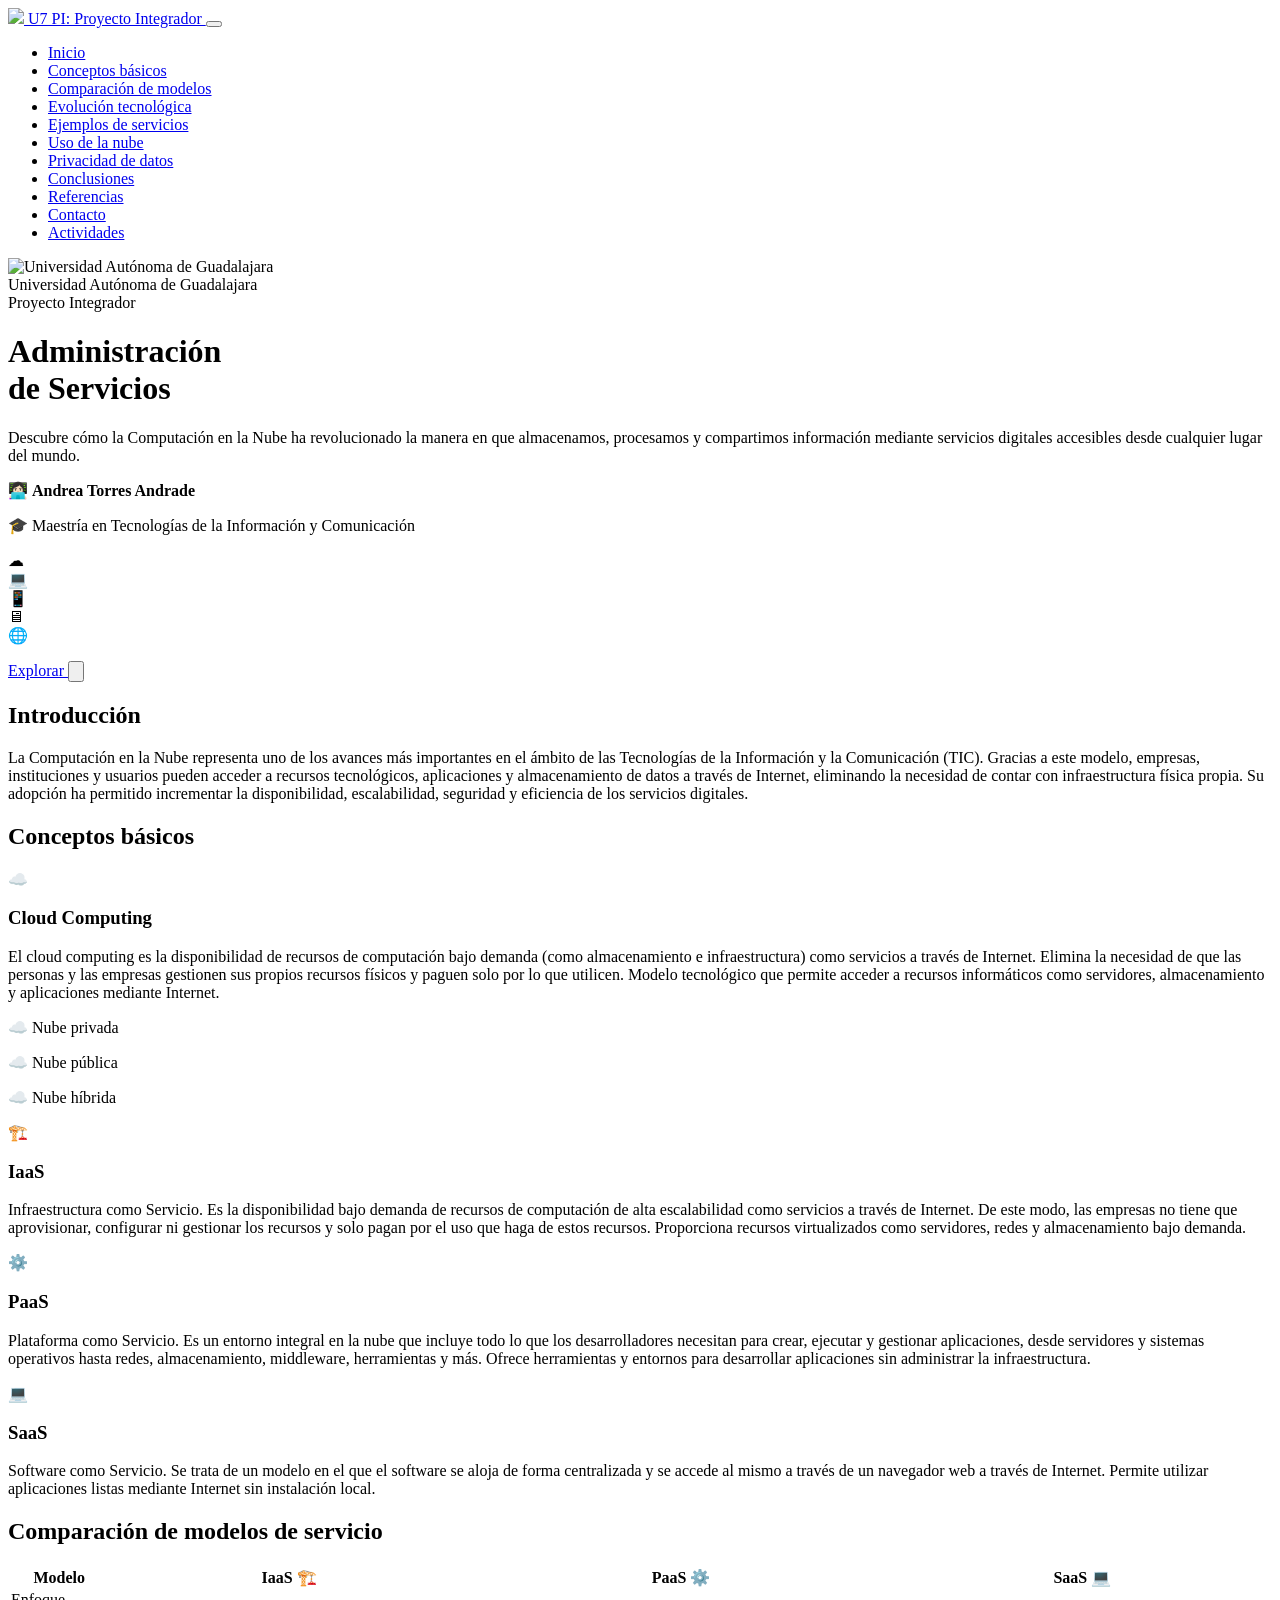
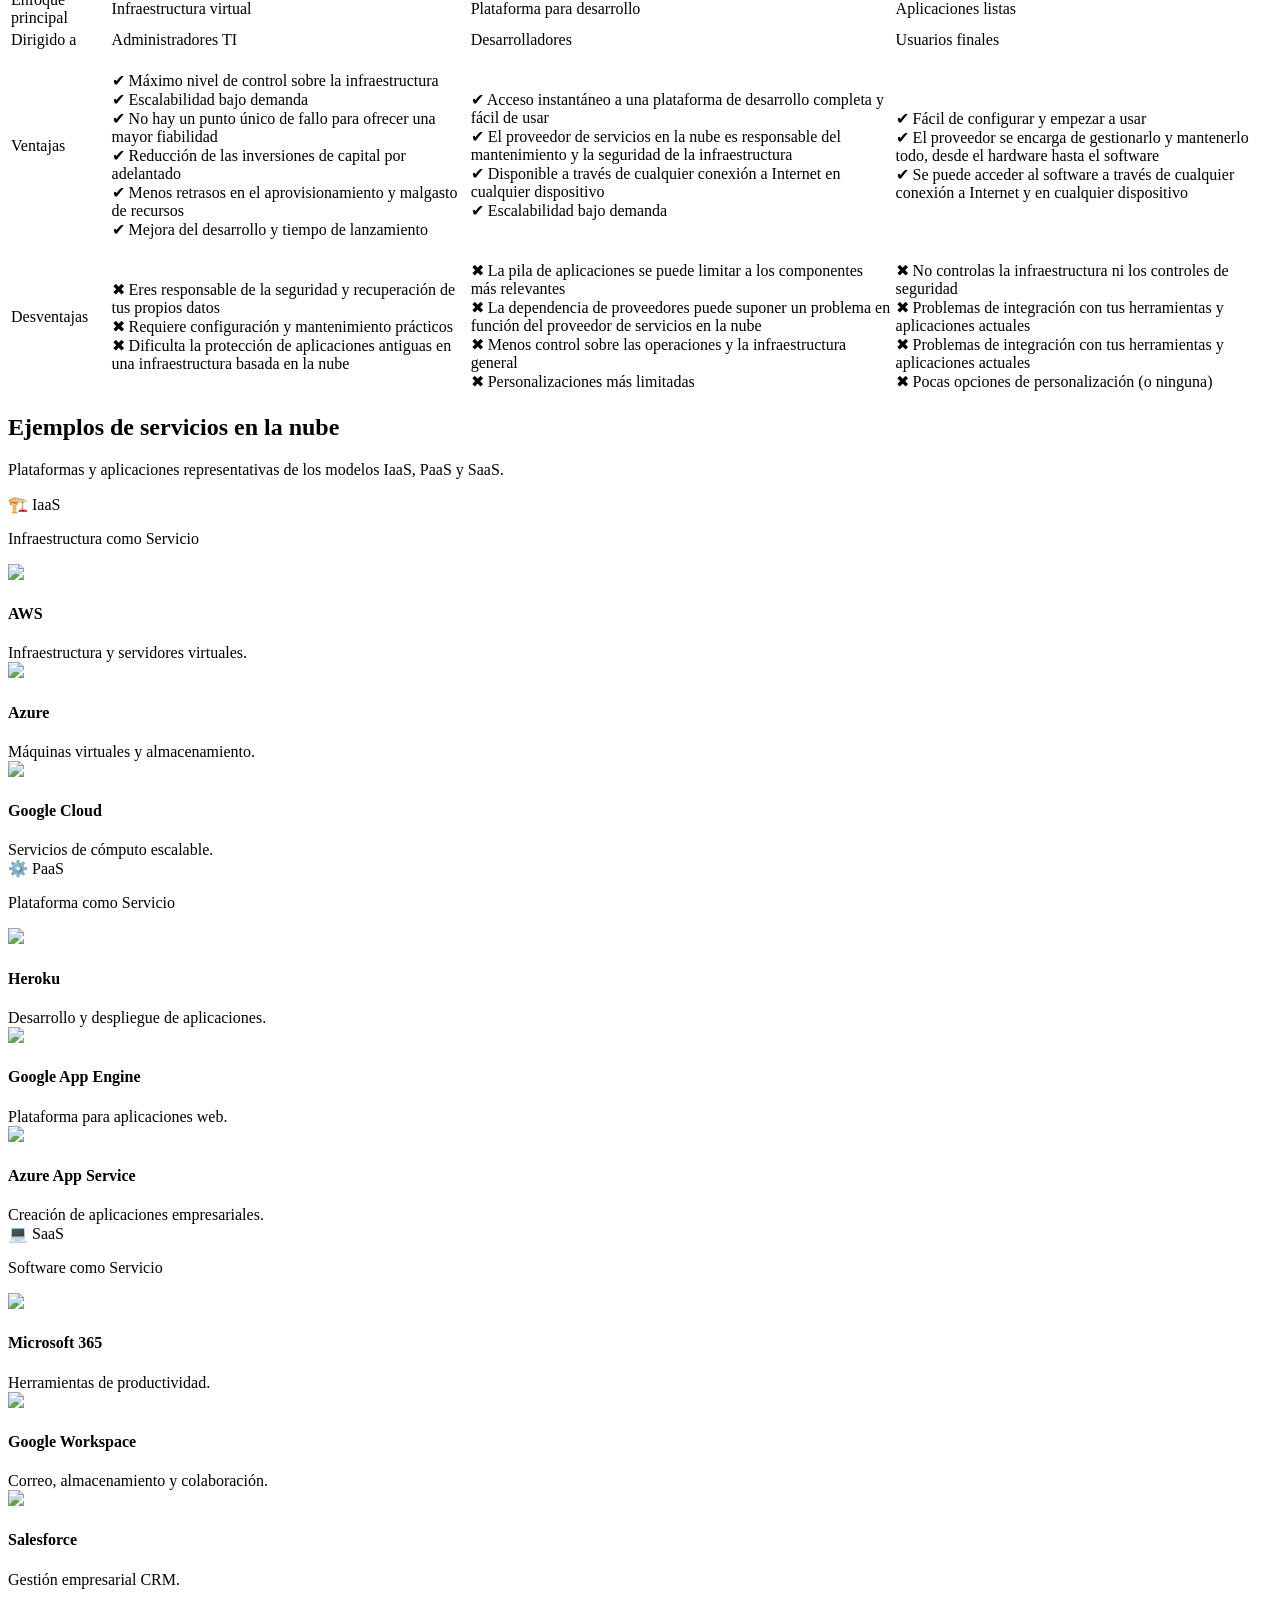
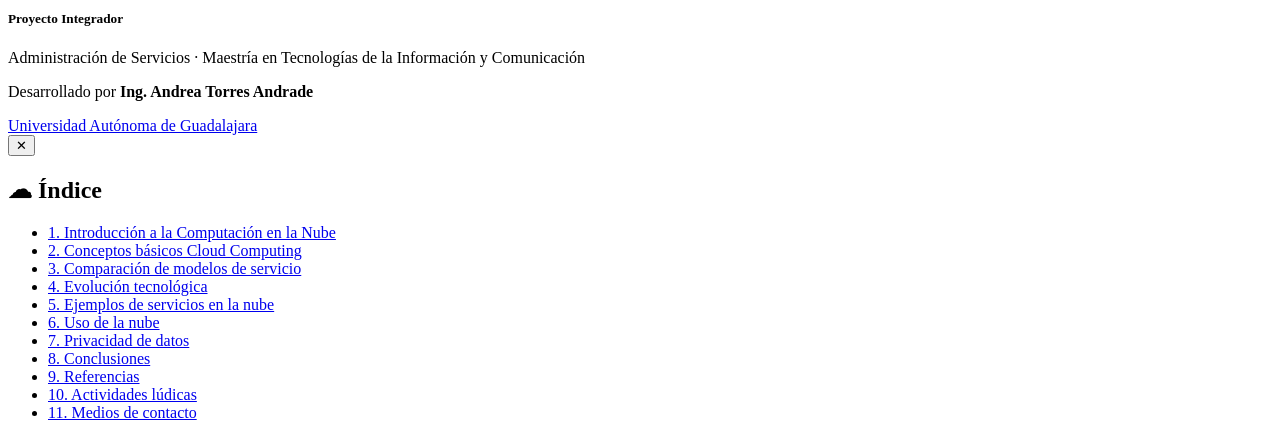
==== index.html @ c20b8fe0 "Add files via upload" ====
<!doctype html>
<html class="h-100" lang="en">

  <head>
      <meta charset="utf-8">
  <meta name="viewport" content="width=device-width,initial-scale=1,shrink-to-fit=no">
  <meta name="description" content="A well made and handcrafted Bootstrap 5 template">
  <link rel="apple-touch-icon" sizes="180x180" href="img/apple-touch-icon.png">
  <link rel="icon" type="image/png" sizes="32x32" href="uag.png">
  <link rel="icon" type="image/png" sizes="16x16" href="img/uag.png">
  <link rel="icon" type="image/png" sizes="96x96" href="img/uag.png">
  <meta name="author" content="Holger Koenemann">
  <meta name="generator" content="Eleventy v2.0.0">
  <meta name="HandheldFriendly" content="true">
   <title>U7 PI: Proyecto integrador: Elaboración de cuadro comparativo en digital.</title>
  <link rel="stylesheet" href="css/theme.min.css">
  <link rel="stylesheet" href="css/styles.css">

   <style>

/* inter-300 - latin */
@font-face {
  font-family: 'Inter';
  font-style: normal;
  font-weight: 300;
  font-display: swap;
  src: local(''),
       url('fonts/inter-v12-latin-300.woff2') format('woff2'), /* Chrome 26+, Opera 23+, Firefox 39+ */
       url('fonts/inter-v12-latin-300.woff') format('woff'); /* Chrome 6+, Firefox 3.6+, IE 9+, Safari 5.1+ */
}

/* inter-400 - latin */
@font-face {
  font-family: 'Inter';
  font-style: normal;
  font-weight: 400;
  font-display: swap;
  src: local(''),
       url('fonts/inter-v12-latin-regular.woff2') format('woff2'), /* Chrome 26+, Opera 23+, Firefox 39+ */
       url('fonts/inter-v12-latin-regular.woff') format('woff'); /* Chrome 6+, Firefox 3.6+, IE 9+, Safari 5.1+ */
}

@font-face {
  font-family: 'Inter';
  font-style: normal;
  font-weight: 500;
  font-display: swap;
  src: local(''),
       url('fonts/inter-v12-latin-500.woff2') format('woff2'), /* Chrome 26+, Opera 23+, Firefox 39+ */
       url('fonts/inter-v12-latin-500.woff') format('woff'); /* Chrome 6+, Firefox 3.6+, IE 9+, Safari 5.1+ */
}
@font-face {
  font-family: 'Inter';
  font-style: normal;
  font-weight: 700;
  font-display: swap;
  src: local(''),
       url('fonts/inter-v12-latin-700.woff2') format('woff2'), /* Chrome 26+, Opera 23+, Firefox 39+ */
       url('fonts/inter-v12-latin-700.woff') format('woff'); /* Chrome 6+, Firefox 3.6+, IE 9+, Safari 5.1+ */
}

</style>


  </head>

  <body class="  mt-0" data-bs-spy="scroll" data-bs-target="#navScroll">

   <nav id="navScroll" class="navbar navbar-expand-lg fixed-top">

    <div class="container">
        <!-- Logo -->
        <a class="navbar-brand d-flex align-items-center" href="index.html">
            <img src="img/logoinv.png
                alt="Logo"
                class="navbar-logo">

    <span class="fw-bold">
        U7 PI: Proyecto Integrador
    </span>
        </a>
        <!-- Botón hamburguesa -->
        <button class="navbar-toggler"
                type="button"
                data-bs-toggle="collapse"
                data-bs-target="#menuPrincipal"
                aria-controls="menuPrincipal"
                aria-expanded="false"
                aria-label="Mostrar menú">

            <span class="navbar-toggler-icon"></span>

        </button>

        <!-- Menú -->
        <div class="collapse navbar-collapse justify-content-end" id="menuPrincipal">

            <ul class="navbar-nav">

                <li class="nav-item">
                    <a class="nav-link" href="index.html">Inicio</a>
                </li>

                <li class="nav-item">
                    <a class="nav-link" href="#conceptos">Conceptos básicos</a>
                </li>

                <li class="nav-item">
                    <a class="nav-link" href="#comparacion">Comparación de modelos</a>
                </li>

                <li class="nav-item">
                    <a class="nav-link" href="history.html">Evolución tecnológica</a>
                </li>

                <li class="nav-item">
                    <a class="nav-link" href="#servicios">Ejemplos de servicios</a>
                </li>

                <li class="nav-item">
                    <a class="nav-link" href="nube.html">Uso de la nube</a>
                </li>

                <li class="nav-item">
                    <a class="nav-link" href="privacidad.html">Privacidad de datos</a>
                </li>

                <li class="nav-item">
                    <a class="nav-link" href="conclusiones.html">Conclusiones</a>
                </li>

                <li class="nav-item">
                    <a class="nav-link" href="referencias.html">Referencias</a>
                </li>

                <li class="nav-item">
                    <a class="nav-link" href="contacto.html">Contacto</a>
                </li>

                <li class="nav-item">
                    <a class="nav-link" href="actividades.html">Actividades</a>
                </li>

            </ul>

        </div>

    </div>

  </nav>
<main class="hero-home" id="inicio">

    <div class="overlay"></div>

    <div class="container">

        <div class="row align-items-center min-vh-100">

            <!-- Información -->

            <div class="col-lg-6" data-aos="fade-right">
                <div class="institution-header">
                    <img
                        src="img/logoinv.png"
                        alt="Universidad Autónoma de Guadalajara"
                        class="institution-logo">

                    <div class="institution-text">

                        Universidad Autónoma de Guadalajara

                    </div>

                </div> 

                   
            <span class="hero-badge">
                    Proyecto Integrador
                </span>

                <h1 class="hero-title">

                    Administración <br>
                    de <span>Servicios</span>

                </h1>

                <p class="hero-text">

                    Descubre cómo la Computación en la Nube ha revolucionado
                    la manera en que almacenamos, procesamos y compartimos
                    información mediante servicios digitales accesibles desde
                    cualquier lugar del mundo.

                </p>

                <div class="hero-info">

                    <p>
                        👩🏻‍💻 <strong>Andrea Torres Andrade</strong>
                    </p>

                    <p>
                        🎓 Maestría en Tecnologías de la Información y Comunicación
                    </p>


                </div>

                

            </div>

            <!-- Ilustración -->

            <div class="col-lg-6 text-center" data-aos="fade-left">

                <div class="hero-cloud">

                    ☁

                </div>

                <div class="floating-icons">

                    <div class="icon icon1">💻</div>

                    <div class="icon icon2">📱</div>

                    <div class="icon icon3">🖥</div>

                    <div class="icon icon4">🌐</div>

                </div>
                    <div class="hero-buttons">
                        <p></p>
                        <p></p>
                        <a href="#conceptos" class="btn-hero">
                            Explorar
                        </a>

                        <button 
    class="btn-cloud"
    data-bs-target="#cloudIndex">

    <svg class="cloud-svg" viewBox="0 0 300 160">
        
        <defs>
            <linearGradient id="cloudGradient" x1="0" x2="0" y1="0" y2="1">
                <stop offset="0%" stop-color="white" stop-opacity="0.45"/>
                <stop offset="100%" stop-color="#9ed8ff" stop-opacity="0.25"/>
            </linearGradient>

            <filter id="shadow">
                <feDropShadow 
                    dx="0" 
                    dy="8" 
                    stdDeviation="8"
                    flood-opacity="0.25"/>
            </filter>

        </defs>


        <!-- Forma de nube -->
        <path 
            class="cloud-body"
            d="
            M70 120
            C35 120,35 70,75 65
            C85 25,145 20,165 60
            C205 35,255 65,240 105
            C230 135,190 135,150 135
            Z"
            />

        <!-- Texto -->
        <text 
            x="150" 
            y="105"
            text-anchor="middle"
            class="cloud-text">

             Índice

        </text>
        <filter id="glow">
        <feGaussianBlur 
            stdDeviation="8" 
            result="coloredBlur"/>
        </filter>

    </svg>

</button>

                    </div>
            </div>

        </div>

    </div>

</main>

<!-- INTRODUCCIÓN -->

<section class="intro-section" id="introduccion">

    <div class="container">

        <div class="intro-card" data-aos="zoom-in">

            <h2>

                Introducción

            </h2>

            <div class="line"></div>

            <p>

                La Computación en la Nube representa uno de los avances más importantes
                en el ámbito de las Tecnologías de la Información y la Comunicación (TIC).
                Gracias a este modelo, empresas, instituciones y usuarios pueden acceder
                a recursos tecnológicos, aplicaciones y almacenamiento de datos a través
                de Internet, eliminando la necesidad de contar con infraestructura física
                propia. Su adopción ha permitido incrementar la disponibilidad, escalabilidad,
                seguridad y eficiencia de los servicios digitales.
                
            </p>
            

        </div>

    </div>

    
</section>

<!-- pagina 2 conceptos -->
 <section id="conceptos" class="concept-section">

    <div class="container">

        <h2 class="section-title">
            Conceptos básicos
        </h2>


        <div class="concept-grid">


            <div class="glass-card">

                <div class="card-icon">
                    ☁️
                </div>

                <h3>
                    Cloud Computing
                </h3>

                <p>
                    El cloud computing es la disponibilidad de recursos de computación bajo demanda (como almacenamiento e infraestructura)
                    como servicios a través de Internet. Elimina la necesidad de que las personas y las empresas gestionen sus propios recursos físicos y paguen solo por lo que utilicen.    
                    Modelo tecnológico que permite acceder
                    a recursos informáticos como servidores,
                    almacenamiento y aplicaciones mediante Internet.
                    
                        <p>  ☁️ Nube privada</p>
                        <p>  ☁️ Nube pública </p>
                        <p>  ☁️ Nube híbrida</p>
                

                </p>

            </div>



            <div class="glass-card">

                <div class="card-icon">
                    🏗️
                </div>

                <h3>
                    IaaS
                </h3>

                <p>
                    Infraestructura como Servicio.
                    Es la disponibilidad bajo demanda de recursos de computación de alta escalabilidad como servicios a través de Internet. 
                    De este modo, las empresas no tiene que aprovisionar,
                    configurar ni gestionar los recursos y solo pagan por el uso que haga de estos recursos.
                    Proporciona recursos virtualizados como
                    servidores, redes y almacenamiento bajo demanda.
                </p>

            </div>



            <div class="glass-card">

                <div class="card-icon">
                    ⚙️
                </div>

                <h3>
                    PaaS
                </h3>

                <p>
                    Plataforma como Servicio.
                    Es un entorno integral en la nube que incluye todo lo que los desarrolladores necesitan para crear, 
                    ejecutar y gestionar aplicaciones, desde servidores y sistemas operativos hasta redes, almacenamiento, middleware, herramientas y más.
                    Ofrece herramientas y entornos para
                    desarrollar aplicaciones sin administrar
                    la infraestructura.
                </p>

            </div>



            <div class="glass-card">

                <div class="card-icon">
                    💻
                </div>

                <h3>
                    SaaS
                </h3>

                <p>
                    Software como Servicio.
                    Se trata de un modelo en el que el software se aloja 
                    de forma centralizada y se accede al mismo a través de un navegador web a través de Internet.
                    Permite utilizar aplicaciones listas
                    mediante Internet sin instalación local.
                </p>

            </div>


        </div>

    </div>

</section>

<!-- pagina 3 comparacion tabla -->

<section id="comparacion" class="comparison-section">

<div class="container">

<h2 class="section-title">
    Comparación de modelos de servicio
</h2>

<div class="table-container">


<table class="cloud-table">


<thead>

<tr>

<th>
Modelo
</th>

<th>
IaaS 🏗️
</th>

<th>
PaaS ⚙️
</th>

<th>
SaaS 💻
</th>

</tr>

</thead>


<tbody>


<tr>

<td>
Enfoque principal
</td>

<td>
Infraestructura virtual
</td>

<td>
Plataforma para desarrollo
</td>

<td>
Aplicaciones listas
</td>

</tr>



<tr>

<td>
Dirigido a
</td>

<td>
Administradores TI
</td>

<td>
Desarrolladores
</td>

<td>
Usuarios finales
</td>

</tr>



<tr>

<td>
Ventajas
</td>

<td>
<br>
✔ Máximo nivel de control sobre la infraestructura<br>
✔ Escalabilidad bajo demanda<br>
✔ No hay un punto único de fallo para ofrecer una mayor fiabilidad<br>
✔ Reducción de las inversiones de capital por adelantado<br>
✔ Menos retrasos en el aprovisionamiento y malgasto de recursos<br>
✔ Mejora del desarrollo y tiempo de lanzamiento
</td>

<td>
<br>
✔ Acceso instantáneo a una plataforma de desarrollo completa y fácil de usar<br>
✔ El proveedor de servicios en la nube es responsable del mantenimiento y la seguridad de la infraestructura<br>
✔ Disponible a través de cualquier conexión a Internet en cualquier dispositivo<br>
✔ Escalabilidad bajo demanda
</td>

<td>
<br>
✔ Fácil de configurar y empezar a usar<br>
✔ El proveedor se encarga de gestionarlo y mantenerlo todo, desde el hardware hasta el software<br>
✔ Se puede acceder al software a través de cualquier conexión a Internet y en cualquier dispositivo 
</td>

</tr>




<tr>

<td>
Desventajas
</td>

<td>
<br>
✖ Eres responsable de la seguridad y recuperación de tus propios datos<br>
✖ Requiere configuración y mantenimiento prácticos<br>
✖ Dificulta la protección de aplicaciones antiguas en una infraestructura basada en la nube
</td>

<td>
<br>
✖ La pila de aplicaciones se puede limitar a los componentes más relevantes<br>
✖ La dependencia de proveedores puede suponer un problema en función del proveedor de servicios en la nube<br>
✖ Menos control sobre las operaciones y la infraestructura general<br>
✖ Personalizaciones más limitadas
</td>


<td>
<br>
✖ No controlas la infraestructura ni los controles de seguridad<br>
✖ Problemas de integración con tus herramientas y aplicaciones actuales <br>
✖ Problemas de integración con tus herramientas y aplicaciones actuales <br>
✖ Pocas opciones de personalización (o ninguna)
</td>


</tr>


</tbody>


</table>


</div>


</div>


</section>

<!-- Página 5. Ejemplos de servicios en la nube -->

<section id="servicios" class="services-section">

    <div class="container">


        <h2 class="section-title">
            Ejemplos de servicios en la nube
        </h2>

        <p class="section-description">
            Plataformas y aplicaciones representativas de los modelos
            IaaS, PaaS y SaaS.
        </p>



        <div class="services-grid">


            <!-- IaaS -->

            <div class="service-card">

                <div class="service-title">
                    🏗️ IaaS
                </div>

                <p>
                    Infraestructura como Servicio
                </p>


                <div class="service-item">

                    <img src="img/aws.png"
                    class="service-logo">

                    <h4>AWS</h4>

                    <span>
                    Infraestructura y servidores virtuales.
                    </span>

                </div>


                <div class="service-item">

                    <img src="img/azure.png"
                    class="service-logo">

                    <h4>Azure</h4>

                    <span>
                    Máquinas virtuales y almacenamiento.
                    </span>

                </div>


                <div class="service-item">

                    <img src="img/gcloud.png"
                    class="service-logo">

                    <h4>Google Cloud</h4>

                    <span>
                    Servicios de cómputo escalable.
                    </span>

                </div>


            </div>





            <!-- PaaS -->

            <div class="service-card">


                <div class="service-title">
                    ⚙️ PaaS
                </div>


                <p>
                    Plataforma como Servicio
                </p>



                <div class="service-item">

                    <img src="img/heroku.png"
                    class="service-logo">

                    <h4>Heroku</h4>

                    <span>
                    Desarrollo y despliegue de aplicaciones.
                    </span>

                </div>



                <div class="service-item">

                    <img src="img/gae.png"
                    class="service-logo">

                    <h4>Google App Engine</h4>

                    <span>
                    Plataforma para aplicaciones web.
                    </span>

                </div>



                <div class="service-item">

                    <img src="img/azureapp.png"
                    class="service-logo">

                    <h4>Azure App Service</h4>

                    <span>
                    Creación de aplicaciones empresariales.
                    </span>

                </div>



            </div>





            <!-- SaaS -->

            <div class="service-card">


                <div class="service-title">
                    💻 SaaS
                </div>


                <p>
                    Software como Servicio
                </p>




                <div class="service-item">

                    <img src="img/m365.png"
                    class="service-logo">

                    <h4>Microsoft 365</h4>

                    <span>
                    Herramientas de productividad.
                    </span>

                </div>




                <div class="service-item">

                    <img src="img/gw1.png"
                    class="service-logo">

                    <h4>Google Workspace</h4>

                    <span>
                    Correo, almacenamiento y colaboración.
                    </span>

                </div>



                <div class="service-item">

                    <img src="img/salesforce.png"
                    class="service-logo">

                    <h4>Salesforce</h4>

                    <span>
                    Gestión empresarial CRM.
                    </span>

                </div>



            </div>


        </div>

    </div>

</section>
</section>



<footer class="footer">

    <div class="container">

        <div class="footer-content">

            <h5>Proyecto Integrador</h5>

            <p>
                Administración de Servicios · Maestría en Tecnologías de la Información y Comunicación
            </p>

            <p class="footer-author">
                Desarrollado por <strong>Ing. Andrea Torres Andrade</strong>
            </p>

            <a href="https://www.uag.mx/" target="_blank">
                Universidad Autónoma de Guadalajara
            </a>

        </div>

    </div>

</footer>


<!--modal -->
<div class="cloud-menu-modal" id="cloudIndex">

    <div class="cloud-menu-content">

        <button class="close-cloud" data-bs-dismiss="modal">
            ✕
        </button>


        <h2>
            ☁ Índice
        </h2>


        <ul>

            <li>
                <a href="index.html">
                    1. Introducción a la Computación en la Nube
                </a>
            </li>

            <li>
                <a href="#conceptos">
                    2. Conceptos básicos Cloud Computing
                </a>
            </li>

            <li>
                <a href="#comparacion">
                    3. Comparación de modelos de servicio
                </a>
            </li>

            <li>
                <a href="history.html">
                    4. Evolución tecnológica
                </a>
            </li>

            <li>
                <a href="#servicios">
                    5. Ejemplos de servicios en la nube
                </a>
            </li>

            <li>
                <a href="nube.html">
                    6. Uso de la nube
                </a>
            </li>

            <li>
                <a href="privacidad.html">
                    7. Privacidad de datos
                </a>
            </li>

            <li>
                <a href="conclusiones.html">
                    8. Conclusiones
                </a>
            </li>

            <li>
                <a href="referencias.html">
                    9. Referencias
                </a>
            </li>

            <li>
                <a href="actividades.html">
                    10. Actividades lúdicas
                </a>
            </li>

            <li>
                <a href="contacto.html">
                    11. Medios de contacto
                </a>
            </li>

        </ul>


    </div>

</div>





<script src="js/bootstrap.bundle.min.js"></script>
<script src="js/aos.js"></script>
<script>
AOS.init({
 duration: 800, // values from 0 to 3000, with step 50ms
});
</script>
<script>
  let scrollpos = window.scrollY
  const header = document.querySelector(".navbar")
  const header_height = header.offsetHeight

  const add_class_on_scroll = () => header.classList.add("scrolled", "shadow-sm")
  const remove_class_on_scroll = () => header.classList.remove("scrolled", "shadow-sm")

  window.addEventListener('scroll', function() {
    scrollpos = window.scrollY;

    if (scrollpos >= header_height) { add_class_on_scroll() }
    else { remove_class_on_scroll() }

    console.log(scrollpos)
  })

  const cloudButton = document.querySelector(".btn-cloud");

const cloudMenu = document.querySelector("#cloudIndex");


cloudButton.addEventListener("click",()=>{

    cloudMenu.style.display="flex";

});


document.querySelector(".close-cloud")
.addEventListener("click",()=>{

    cloudMenu.style.display="none";

});
</script>



  </body>
</html>
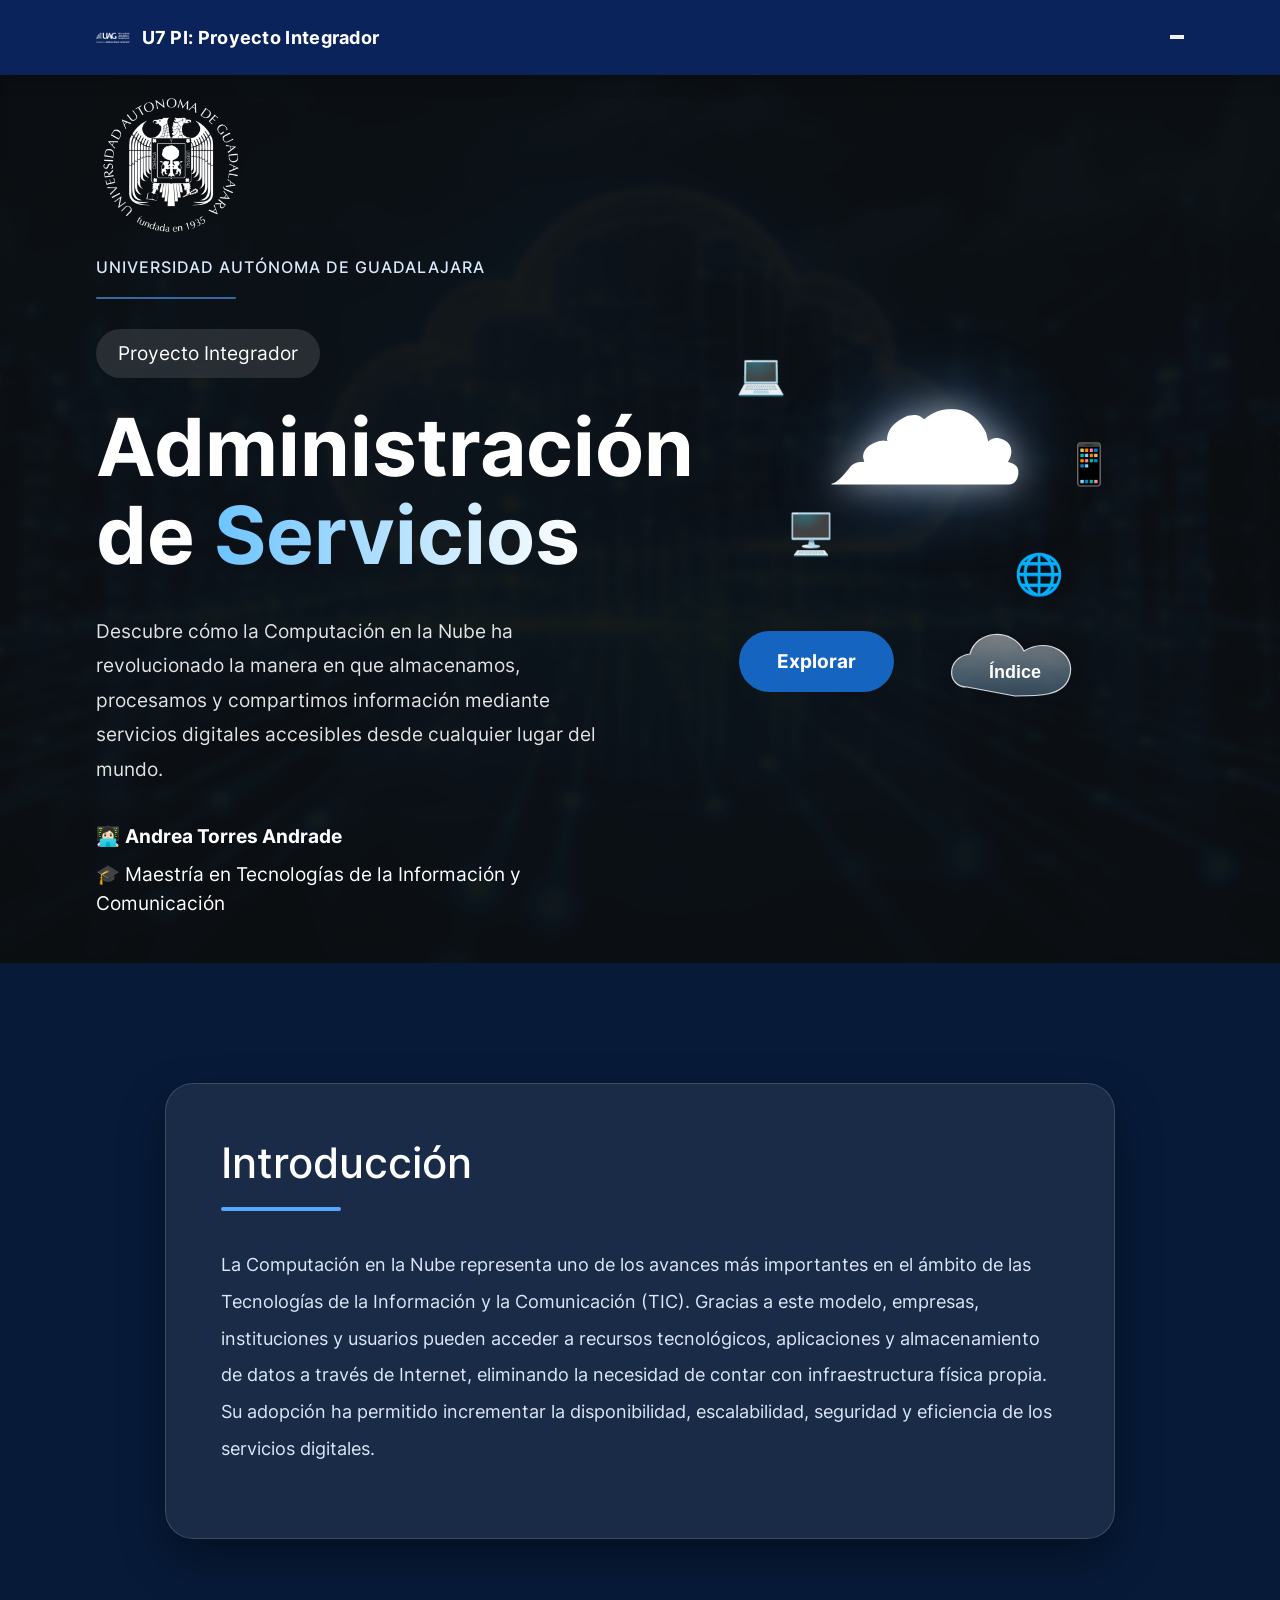
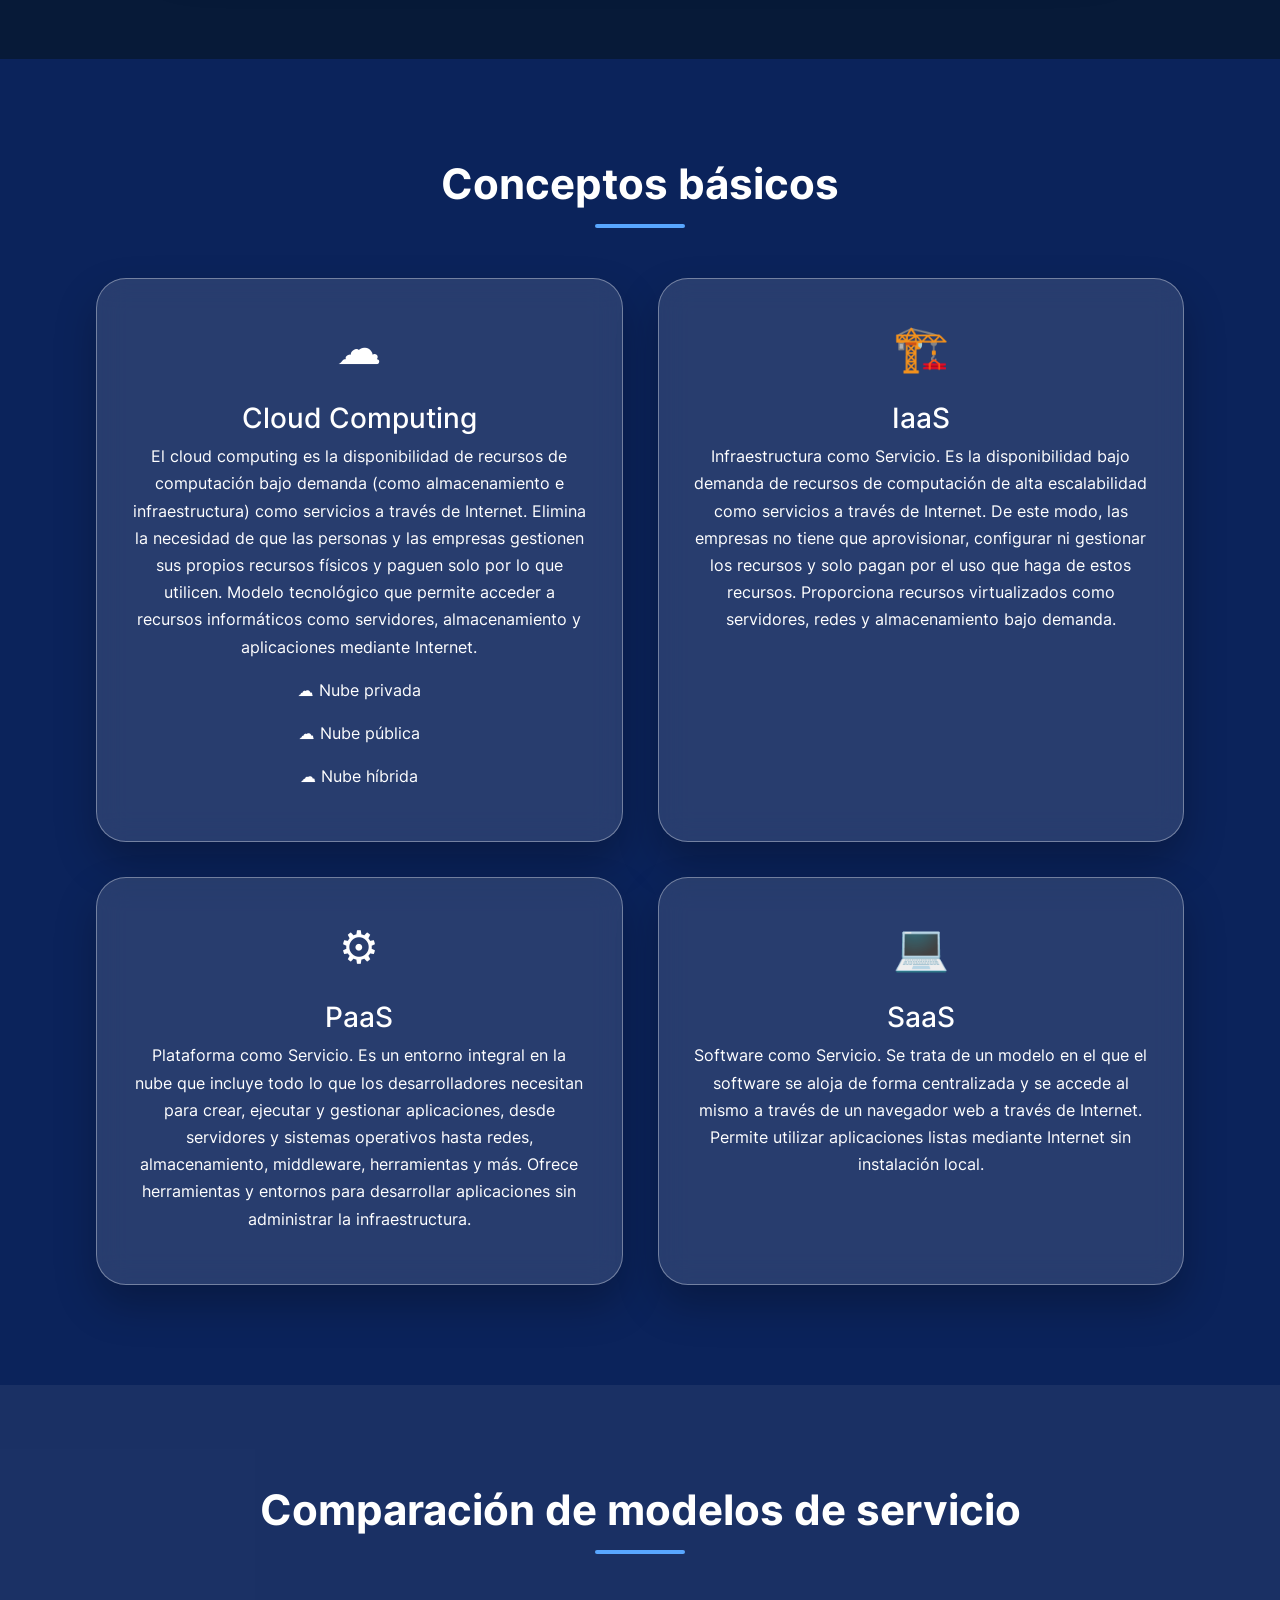
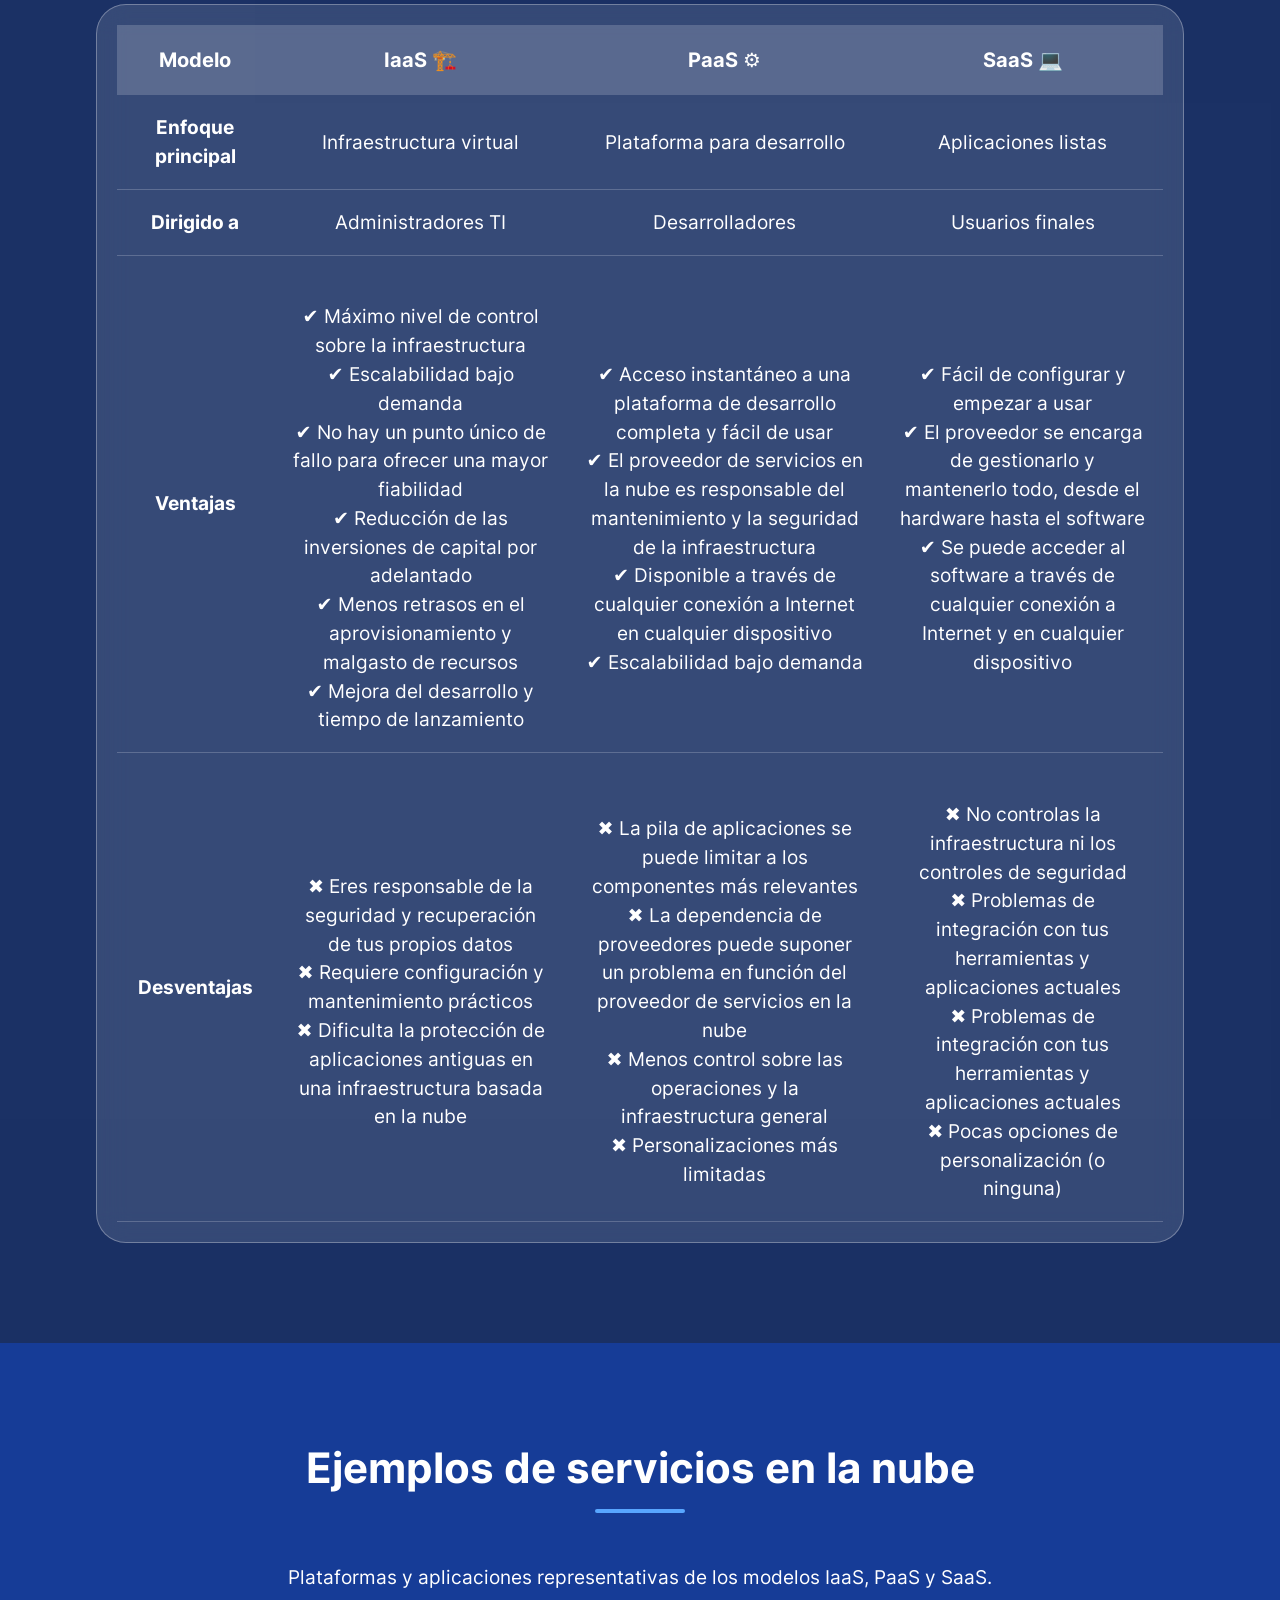
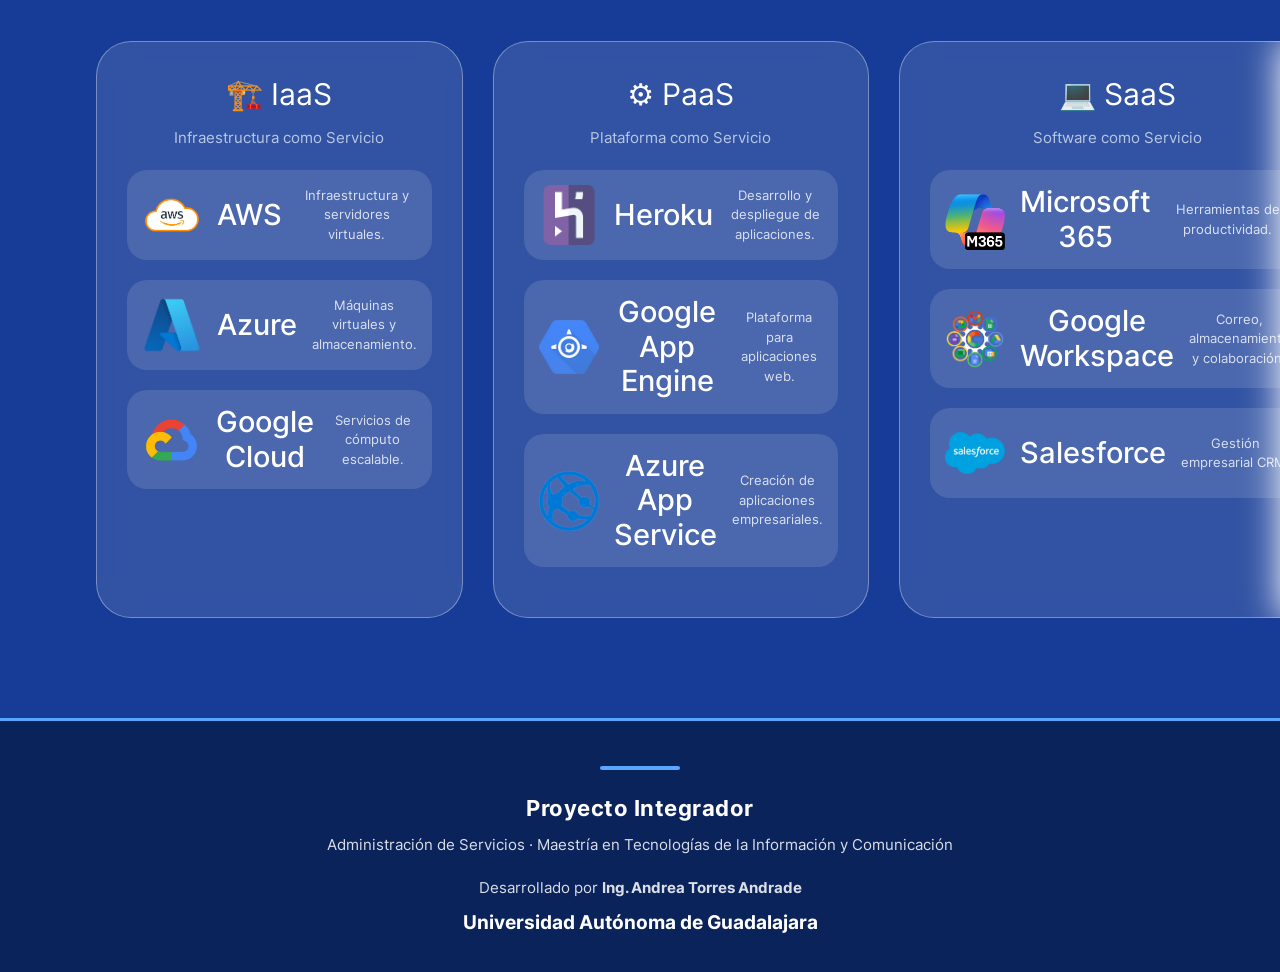
==== commit 452b0c0a: "Add files via upload" ====
--- a/index.html
+++ b/index.html
@@ -73,7 +73,7 @@
     <div class="container">
         <!-- Logo -->
         <a class="navbar-brand d-flex align-items-center" href="index.html">
-            <img src="img/logoinv.png
+            <img src="img/logo.png"
                 alt="Logo"
                 class="navbar-logo">
 
--- a/css/theme.min.css
+++ b/css/theme.min.css
@@ -0,0 +1,9 @@
+/*!
+   * Bootstrap  v5.2.1 (https://getbootstrap.com/)
+   * Copyright 2011-2022 The Bootstrap Authors
+   * Copyright 2011-2022 Twitter, Inc.
+   * Licensed under MIT (https://github.com/twbs/bootstrap/blob/main/LICENSE)
+   */:root{--bs-blue:#1717e5;--bs-indigo:#6610f2;--bs-purple:#6f42c1;--bs-pink:#d63384;--bs-red:#dc3545;--bs-orange:#fd7e14;--bs-yellow:#ffc107;--bs-green:#198754;--bs-teal:#20c997;--bs-cyan:#0dcaf0;--bs-white:#fff;--bs-gray:#8a8a8e;--bs-gray-dark:#343a40;--bs-gray-100:#f8f9fa;--bs-gray-200:#e9ecef;--bs-gray-300:#dee2e6;--bs-gray-400:#ced4da;--bs-gray-500:#adb5bd;--bs-gray-600:#8a8a8e;--bs-gray-700:#495057;--bs-gray-800:#343a40;--bs-gray-900:#202020;--bs-primary:#1717e5;--bs-secondary:#8a8a8e;--bs-success:#198754;--bs-info:#0dcaf0;--bs-warning:#ffc107;--bs-danger:#dc3545;--bs-light:#f8f9fa;--bs-dark:#202020;--bs-primary-rgb:23,23,229;--bs-secondary-rgb:138,138,142;--bs-success-rgb:25,135,84;--bs-info-rgb:13,202,240;--bs-warning-rgb:255,193,7;--bs-danger-rgb:220,53,69;--bs-light-rgb:248,249,250;--bs-dark-rgb:32,32,32;--bs-white-rgb:255,255,255;--bs-black-rgb:17,17,17;--bs-body-color-rgb:32,32,32;--bs-body-bg-rgb:255,255,255;--bs-font-sans-serif:"Inter",system-ui,-apple-system,"Segoe UI",Roboto,"Helvetica Neue",Arial,"Noto Sans",sans-serif,"Apple Color Emoji","Segoe UI Emoji","Segoe UI Symbol","Noto Color Emoji";--bs-font-monospace:SFMono-Regular,Menlo,Monaco,Consolas,"Liberation Mono","Courier New",monospace;--bs-gradient:linear-gradient(180deg, rgba(255, 255, 255, 0.15), rgba(255, 255, 255, 0));--bs-body-font-family:var(--bs-font-sans-serif);--bs-body-font-size:1.2rem;--bs-body-font-weight:400;--bs-body-line-height:1.5;--bs-body-color:#202020;--bs-body-bg:#fff;--bs-border-width:1px;--bs-border-style:solid;--bs-border-color:#dee2e6;--bs-border-color-translucent:rgba(17, 17, 17, 0.175);--bs-border-radius:0.375rem;--bs-border-radius-sm:0.25rem;--bs-border-radius-lg:0.5rem;--bs-border-radius-xl:1rem;--bs-border-radius-2xl:2rem;--bs-border-radius-pill:50rem;--bs-link-color:#1717e5;--bs-link-hover-color:#1212b7;--bs-code-color:#d63384;--bs-highlight-bg:#fff3cd}*,::after,::before{box-sizing:border-box}@media (prefers-reduced-motion:no-preference){:root{scroll-behavior:smooth}}body{margin:0;font-family:var(--bs-body-font-family);font-size:var(--bs-body-font-size);font-weight:var(--bs-body-font-weight);line-height:var(--bs-body-line-height);color:var(--bs-body-color);text-align:var(--bs-body-text-align);background-color:var(--bs-body-bg);-webkit-text-size-adjust:100%;-webkit-tap-highlight-color:rgba(17,17,17,0)}.h1,.h2,.h3,.h4,.h5,.h6,h1,h2,h3,h4,h5,h6{margin-top:0;margin-bottom:.5rem;font-weight:500;line-height:1.2}.h1,h1{font-size:calc(1.425rem + 2.1vw)}@media (min-width:1200px){.h1,h1{font-size:3rem}}.h2,h2{font-size:calc(1.365rem + 1.38vw)}@media (min-width:1200px){.h2,h2{font-size:2.4rem}}.h3,h3{font-size:calc(1.335rem + 1.02vw)}@media (min-width:1200px){.h3,h3{font-size:2.1rem}}.h4,h4{font-size:calc(1.305rem + .66vw)}@media (min-width:1200px){.h4,h4{font-size:1.8rem}}.h5,h5{font-size:calc(1.275rem + .3vw)}@media (min-width:1200px){.h5,h5{font-size:1.5rem}}.h6,h6{font-size:1.2rem}p{margin-top:0;margin-bottom:1rem}address{margin-bottom:1rem;font-style:normal;line-height:inherit}ul{padding-left:2rem}ul{margin-top:0;margin-bottom:1rem}ul ul{margin-bottom:0}strong{font-weight:bolder}.small,small{font-size:.875em}a{color:var(--bs-link-color);text-decoration:underline}a:hover{color:var(--bs-link-hover-color)}a:not([href]):not([class]),a:not([href]):not([class]):hover{color:inherit;text-decoration:none}img,svg{vertical-align:middle}label{display:inline-block}button{border-radius:0}button:focus:not(:focus-visible){outline:0}button,input{margin:0;font-family:inherit;font-size:inherit;line-height:inherit}button{text-transform:none}[type=button],[type=submit],button{-webkit-appearance:button}[type=button]:not(:disabled),[type=submit]:not(:disabled),button:not(:disabled){cursor:pointer}::-moz-focus-inner{padding:0;border-style:none}::-webkit-datetime-edit-day-field,::-webkit-datetime-edit-fields-wrapper,::-webkit-datetime-edit-hour-field,::-webkit-datetime-edit-minute,::-webkit-datetime-edit-month-field,::-webkit-datetime-edit-text,::-webkit-datetime-edit-year-field{padding:0}::-webkit-inner-spin-button{height:auto}::-webkit-search-decoration{-webkit-appearance:none}::-webkit-color-swatch-wrapper{padding:0}::file-selector-button{font:inherit;-webkit-appearance:button}.lead{font-size:calc(1.2846rem + .4152vw);font-weight:300}@media (min-width:1200px){.lead{font-size:1.596rem}}.display-1{font-size:calc(1.625rem + 4.5vw);font-weight:300;line-height:1.2}@media (min-width:1200px){.display-1{font-size:5rem}}.display-4{font-size:calc(1.475rem + 2.7vw);font-weight:300;line-height:1.2}@media (min-width:1200px){.display-4{font-size:3.5rem}}.img-fluid{max-width:100%;height:auto}.container,.container-fluid{--bs-gutter-x:4vw;--bs-gutter-y:0;width:100%;padding-right:calc(var(--bs-gutter-x) * .5);padding-left:calc(var(--bs-gutter-x) * .5);margin-right:auto;margin-left:auto}@media (min-width:576px){.container{max-width:540px}}@media (min-width:768px){.container{max-width:720px}}@media (min-width:992px){.container{max-width:960px}}@media (min-width:1200px){.container{max-width:1140px}}@media (min-width:1680px){.container{max-width:1600px}}.row{--bs-gutter-x:4vw;--bs-gutter-y:0;display:flex;flex-wrap:wrap;margin-top:calc(-1 * var(--bs-gutter-y));margin-right:calc(-.5 * var(--bs-gutter-x));margin-left:calc(-.5 * var(--bs-gutter-x))}.row>*{flex-shrink:0;width:100%;max-width:100%;padding-right:calc(var(--bs-gutter-x) * .5);padding-left:calc(var(--bs-gutter-x) * .5);margin-top:var(--bs-gutter-y)}.col{flex:1 0 0%}.col-5{flex:0 0 auto;width:41.66667%}.col-6{flex:0 0 auto;width:50%}.col-12{flex:0 0 auto;width:100%}.offset-1{margin-left:8.33333%}.g-5,.gx-5{--bs-gutter-x:3rem}.g-5{--bs-gutter-y:3rem}@media (min-width:768px){.col-md-auto{flex:0 0 auto;width:auto}.col-md-5{flex:0 0 auto;width:41.66667%}.col-md-6{flex:0 0 auto;width:50%}.col-md-7{flex:0 0 auto;width:58.33333%}}@media (min-width:992px){.col-lg-3{flex:0 0 auto;width:25%}.col-lg-4{flex:0 0 auto;width:33.33333%}.col-lg-5{flex:0 0 auto;width:41.66667%}.col-lg-6{flex:0 0 auto;width:50%}.col-lg-7{flex:0 0 auto;width:58.33333%}.col-lg-10{flex:0 0 auto;width:83.33333%}.offset-lg-1{margin-left:8.33333%}}@media (min-width:1200px){.col-xl-5{flex:0 0 auto;width:41.66667%}.col-xl-7{flex:0 0 auto;width:58.33333%}.col-xl-8{flex:0 0 auto;width:66.66667%}.col-xl-9{flex:0 0 auto;width:75%}.col-xl-10{flex:0 0 auto;width:83.33333%}}.form-label{margin-bottom:.5rem}.form-text{margin-top:.25rem;font-size:.875em;color:#8a8a8e}.form-control{display:block;width:100%;padding:.375rem .75rem;font-size:1.2rem;font-weight:400;line-height:1.5;color:#202020;background-color:#fff;background-clip:padding-box;border:1px solid #ced4da;appearance:none;border-radius:.375rem;transition:border-color .15s ease-in-out,box-shadow .15s ease-in-out}@media (prefers-reduced-motion:reduce){.form-control{transition:none}}.form-control:focus{color:#202020;background-color:#fff;border-color:#8b8bf2;outline:0;box-shadow:0 0 0 .25rem rgba(23,23,229,.25)}.form-control::-webkit-date-and-time-value{height:1.5em}.form-control::placeholder{color:#8a8a8e;opacity:1}.form-control:disabled{background-color:#e9ecef;opacity:1}.form-control::file-selector-button{padding:.375rem .75rem;margin:-.375rem -.75rem;margin-inline-end:.75rem;color:#202020;background-color:#e9ecef;pointer-events:none;border-color:inherit;border-style:solid;border-width:0;border-inline-end-width:1px;border-radius:0;transition:color .15s ease-in-out,background-color .15s ease-in-out,border-color .15s ease-in-out,box-shadow .15s ease-in-out}@media (prefers-reduced-motion:reduce){.form-control::file-selector-button{transition:none}}.form-control:hover:not(:disabled):not([readonly])::file-selector-button{background-color:#dde0e3}.form-control-lg{min-height:calc(1.5em + 1rem + 2px);padding:.5rem 1rem;font-size:calc(1.275rem + .3vw);border-radius:.5rem}@media (min-width:1200px){.form-control-lg{font-size:1.5rem}}.form-control-lg::file-selector-button{padding:.5rem 1rem;margin:-.5rem -1rem;margin-inline-end:1rem}.form-check{display:block;min-height:1.8rem;padding-left:1.5em;margin-bottom:.125rem}.form-check .form-check-input{float:left;margin-left:-1.5em}.form-check-input{width:1em;height:1em;margin-top:.25em;vertical-align:top;background-color:#fff;background-repeat:no-repeat;background-position:center;background-size:contain;border:1px solid rgba(17,17,17,.25);appearance:none;print-color-adjust:exact}.form-check-input[type=checkbox]{border-radius:.25em}.form-check-input:active{filter:brightness(90%)}.form-check-input:focus{border-color:#8b8bf2;outline:0;box-shadow:0 0 0 .25rem rgba(23,23,229,.25)}.form-check-input:checked{background-color:#1717e5;border-color:#1717e5}.form-check-input:checked[type=checkbox]{background-image:url("data:image/svg+xml,%3csvg xmlns='http://www.w3.org/2000/svg' viewBox='0 0 20 20'%3e%3cpath fill='none' stroke='%23fff' stroke-linecap='round' stroke-linejoin='round' stroke-width='3' d='m6 10 3 3 6-6'/%3e%3c/svg%3e")}.form-check-input[type=checkbox]:indeterminate{background-color:#1717e5;border-color:#1717e5;background-image:url("data:image/svg+xml,%3csvg xmlns='http://www.w3.org/2000/svg' viewBox='0 0 20 20'%3e%3cpath fill='none' stroke='%23fff' stroke-linecap='round' stroke-linejoin='round' stroke-width='3' d='M6 10h8'/%3e%3c/svg%3e")}.form-check-input:disabled{pointer-events:none;filter:none;opacity:.5}.form-check-input:disabled~.form-check-label{cursor:default;opacity:.5}.btn{--bs-btn-padding-x:0.75rem;--bs-btn-padding-y:0.375rem;--bs-btn-font-size:1.2rem;--bs-btn-font-weight:400;--bs-btn-line-height:1.5;--bs-btn-color:#202020;--bs-btn-bg:transparent;--bs-btn-border-width:1px;--bs-btn-border-color:transparent;--bs-btn-border-radius:99rem;--bs-btn-hover-border-color:transparent;--bs-btn-box-shadow:inset 0 1px 0 rgba(255, 255, 255, 0.15),0 1px 1px rgba(17, 17, 17, 0.075);--bs-btn-disabled-opacity:0.65;--bs-btn-focus-box-shadow:0 0 0 0.25rem rgba(var(--bs-btn-focus-shadow-rgb), .5);display:inline-block;padding:var(--bs-btn-padding-y) var(--bs-btn-padding-x);font-family:var(--bs-btn-font-family);font-size:var(--bs-btn-font-size);font-weight:var(--bs-btn-font-weight);line-height:var(--bs-btn-line-height);color:var(--bs-btn-color);text-align:center;text-decoration:none;vertical-align:middle;cursor:pointer;user-select:none;border:var(--bs-btn-border-width) solid var(--bs-btn-border-color);border-radius:var(--bs-btn-border-radius);background-color:var(--bs-btn-bg);transition:color .15s ease-in-out,background-color .15s ease-in-out,border-color .15s ease-in-out,box-shadow .15s ease-in-out}@media (prefers-reduced-motion:reduce){.btn{transition:none}}.btn:first-child:hover,:not(.btn-check)+.btn:hover{color:var(--bs-btn-hover-color);background-color:var(--bs-btn-hover-bg);border-color:var(--bs-btn-hover-border-color)}.btn:focus-visible{color:var(--bs-btn-hover-color);background-color:var(--bs-btn-hover-bg);border-color:var(--bs-btn-hover-border-color);outline:0;box-shadow:var(--bs-btn-focus-box-shadow)}.btn.active,.btn.show,.btn:first-child:active,:not(.btn-check)+.btn:active{color:var(--bs-btn-active-color);background-color:var(--bs-btn-active-bg);border-color:var(--bs-btn-active-border-color)}.btn.active:focus-visible,.btn.show:focus-visible,.btn:first-child:active:focus-visible,:not(.btn-check)+.btn:active:focus-visible{box-shadow:var(--bs-btn-focus-box-shadow)}.btn:disabled{color:var(--bs-btn-disabled-color);pointer-events:none;background-color:var(--bs-btn-disabled-bg);border-color:var(--bs-btn-disabled-border-color);opacity:var(--bs-btn-disabled-opacity)}.btn-light{--bs-btn-color:#111;--bs-btn-bg:#f8f9fa;--bs-btn-border-color:#f8f9fa;--bs-btn-hover-color:#111;--bs-btn-hover-bg:#d3d4d5;--bs-btn-hover-border-color:#c6c7c8;--bs-btn-focus-shadow-rgb:213,214,215;--bs-btn-active-color:#111;--bs-btn-active-bg:#c6c7c8;--bs-btn-active-border-color:#babbbc;--bs-btn-active-shadow:inset 0 3px 5px rgba(17, 17, 17, 0.125);--bs-btn-disabled-color:#111;--bs-btn-disabled-bg:#f8f9fa;--bs-btn-disabled-border-color:#f8f9fa}.btn-outline-light{--bs-btn-color:#f8f9fa;--bs-btn-border-color:#f8f9fa;--bs-btn-hover-color:#111;--bs-btn-hover-bg:#f8f9fa;--bs-btn-hover-border-color:#f8f9fa;--bs-btn-focus-shadow-rgb:248,249,250;--bs-btn-active-color:#111;--bs-btn-active-bg:#f8f9fa;--bs-btn-active-border-color:#f8f9fa;--bs-btn-active-shadow:inset 0 3px 5px rgba(17, 17, 17, 0.125);--bs-btn-disabled-color:#f8f9fa;--bs-btn-disabled-bg:transparent;--bs-btn-disabled-border-color:#f8f9fa;--bs-gradient:none}.fade{transition:opacity .15s linear}@media (prefers-reduced-motion:reduce){.fade{transition:none}}.fade:not(.show){opacity:0}.collapse:not(.show){display:none}.collapsing{height:0;overflow:hidden;transition:height .35s ease}@media (prefers-reduced-motion:reduce){.collapsing{transition:none}}.nav{--bs-nav-link-padding-x:1rem;--bs-nav-link-padding-y:0.5rem;--bs-nav-link-color:var(--bs-link-color);--bs-nav-link-hover-color:var(--bs-link-hover-color);--bs-nav-link-disabled-color:#8a8a8e;display:flex;flex-wrap:wrap;padding-left:0;margin-bottom:0;list-style:none}.nav-link{display:block;padding:var(--bs-nav-link-padding-y) var(--bs-nav-link-padding-x);font-size:var(--bs-nav-link-font-size);font-weight:var(--bs-nav-link-font-weight);color:var(--bs-nav-link-color);text-decoration:none;transition:color .15s ease-in-out,background-color .15s ease-in-out,border-color .15s ease-in-out}@media (prefers-reduced-motion:reduce){.nav-link{transition:none}}.nav-link:focus,.nav-link:hover{color:var(--bs-nav-link-hover-color)}.navbar{--bs-navbar-padding-x:0;--bs-navbar-padding-y:0.5rem;--bs-navbar-color:rgba(17, 17, 17, 0.7);--bs-navbar-hover-color:rgba(17, 17, 17, 0.8);--bs-navbar-disabled-color:rgba(17, 17, 17, 0.3);--bs-navbar-active-color:rgba(17, 17, 17, 0.9);--bs-navbar-brand-padding-y:0.275rem;--bs-navbar-brand-margin-end:1rem;--bs-navbar-brand-font-size:1.5rem;--bs-navbar-brand-color:rgba(17, 17, 17, 0.9);--bs-navbar-brand-hover-color:rgba(17, 17, 17, 0.9);--bs-navbar-nav-link-padding-x:0.5rem;--bs-navbar-toggler-padding-y:0.25rem;--bs-navbar-toggler-padding-x:0.75rem;--bs-navbar-toggler-font-size:1.5rem;--bs-navbar-toggler-icon-bg:url("data:image/svg+xml,%3csvg xmlns='http://www.w3.org/2000/svg' viewBox='0 0 30 30'%3e%3cpath stroke='rgba%2817, 17, 17, 0.7%29' stroke-linecap='round' stroke-miterlimit='10' stroke-width='2' d='M4 7h22M4 15h22M4 23h22'/%3e%3c/svg%3e");--bs-navbar-toggler-border-color:rgba(17, 17, 17, 0.1);--bs-navbar-toggler-border-radius:99rem;--bs-navbar-toggler-focus-width:0.25rem;--bs-navbar-toggler-transition:box-shadow 0.15s ease-in-out;position:relative;display:flex;flex-wrap:wrap;align-items:center;justify-content:space-between;padding:var(--bs-navbar-padding-y) var(--bs-navbar-padding-x)}.navbar>.container,.navbar>.container-fluid{display:flex;flex-wrap:inherit;align-items:center;justify-content:space-between}.navbar-brand{padding-top:var(--bs-navbar-brand-padding-y);padding-bottom:var(--bs-navbar-brand-padding-y);margin-right:var(--bs-navbar-brand-margin-end);font-size:var(--bs-navbar-brand-font-size);color:var(--bs-navbar-brand-color);text-decoration:none;white-space:nowrap}.navbar-brand:focus,.navbar-brand:hover{color:var(--bs-navbar-brand-hover-color)}.navbar-nav{--bs-nav-link-padding-x:0;--bs-nav-link-padding-y:0.5rem;--bs-nav-link-color:var(--bs-navbar-color);--bs-nav-link-hover-color:var(--bs-navbar-hover-color);--bs-nav-link-disabled-color:var(--bs-navbar-disabled-color);display:flex;flex-direction:column;padding-left:0;margin-bottom:0;list-style:none}.navbar-nav .nav-link.active,.navbar-nav .show>.nav-link{color:var(--bs-navbar-active-color)}.navbar-dark{--bs-navbar-color:rgba(255, 255, 255, 0.55);--bs-navbar-hover-color:rgba(255, 255, 255, 0.75);--bs-navbar-disabled-color:rgba(255, 255, 255, 0.25);--bs-navbar-active-color:#fff;--bs-navbar-brand-color:#fff;--bs-navbar-brand-hover-color:#fff;--bs-navbar-toggler-border-color:rgba(255, 255, 255, 0.1);--bs-navbar-toggler-icon-bg:url("data:image/svg+xml,%3csvg xmlns='http://www.w3.org/2000/svg' viewBox='0 0 30 30'%3e%3cpath stroke='rgba%28255, 255, 255, 0.55%29' stroke-linecap='round' stroke-miterlimit='10' stroke-width='2' d='M4 7h22M4 15h22M4 23h22'/%3e%3c/svg%3e")}.card{--bs-card-spacer-y:1rem;--bs-card-spacer-x:1rem;--bs-card-title-spacer-y:0.5rem;--bs-card-border-width:1px;--bs-card-border-color:var(--bs-border-color-translucent);--bs-card-border-radius:0.375rem;--bs-card-inner-border-radius:calc(0.375rem - 1px);--bs-card-cap-padding-y:0.5rem;--bs-card-cap-padding-x:1rem;--bs-card-cap-bg:rgba(17, 17, 17, 0.03);--bs-card-bg:#fff;--bs-card-img-overlay-padding:1rem;--bs-card-group-margin:2vw;position:relative;display:flex;flex-direction:column;min-width:0;height:var(--bs-card-height);word-wrap:break-word;background-color:var(--bs-card-bg);background-clip:border-box;border:var(--bs-card-border-width) solid var(--bs-card-border-color);border-radius:var(--bs-card-border-radius)}.card>.list-group{border-top:inherit;border-bottom:inherit}.card>.list-group:first-child{border-top-width:0;border-top-left-radius:var(--bs-card-inner-border-radius);border-top-right-radius:var(--bs-card-inner-border-radius)}.card>.list-group:last-child{border-bottom-width:0;border-bottom-right-radius:var(--bs-card-inner-border-radius);border-bottom-left-radius:var(--bs-card-inner-border-radius)}@keyframes progress-bar-stripes{0%{background-position-x:1rem}}.list-group{--bs-list-group-color:#202020;--bs-list-group-bg:#fff;--bs-list-group-border-color:rgba(17, 17, 17, 0.125);--bs-list-group-border-width:1px;--bs-list-group-border-radius:0.375rem;--bs-list-group-item-padding-x:1rem;--bs-list-group-item-padding-y:0.5rem;--bs-list-group-action-color:#495057;--bs-list-group-action-hover-color:#495057;--bs-list-group-action-hover-bg:#f8f9fa;--bs-list-group-action-active-color:#202020;--bs-list-group-action-active-bg:#e9ecef;--bs-list-group-disabled-color:#8a8a8e;--bs-list-group-disabled-bg:#fff;--bs-list-group-active-color:#fff;--bs-list-group-active-bg:#1717e5;--bs-list-group-active-border-color:#1717e5;display:flex;flex-direction:column;padding-left:0;margin-bottom:0;border-radius:var(--bs-list-group-border-radius)}.list-group-horizontal{flex-direction:row}@keyframes spinner-border{to{transform:rotate(360deg)}}@keyframes spinner-grow{0%{transform:scale(0)}50%{opacity:1;transform:none}}@keyframes placeholder-glow{50%{opacity:.2}}@keyframes placeholder-wave{100%{mask-position:-200% 0}}.fixed-top{position:fixed;top:0;right:0;left:0;z-index:1030}.opacity-75{opacity:.75!important}.overflow-hidden{overflow:hidden!important}.d-flex{display:flex!important}.shadow{box-shadow:0 1rem 3rem rgba(17,17,17,.5)!important}.shadow-sm{box-shadow:0 1rem 1.5rem rgba(17,17,17,.25)!important}.position-relative{position:relative!important}.position-absolute{position:absolute!important}.top-0{top:0!important}.bottom-0{bottom:0!important}.start-0{left:0!important}.border-top{border-top:var(--bs-border-width) var(--bs-border-style) var(--bs-border-color)!important}.border-end{border-right:var(--bs-border-width) var(--bs-border-style) var(--bs-border-color)!important}.border-bottom{border-bottom:var(--bs-border-width) var(--bs-border-style) var(--bs-border-color)!important}.border-secondary{--bs-border-opacity:1;border-color:rgba(var(--bs-secondary-rgb),var(--bs-border-opacity))!important}.border-dark{--bs-border-opacity:1;border-color:rgba(var(--bs-dark-rgb),var(--bs-border-opacity))!important}.border-5{--bs-border-width:5px}.w-100{width:100%!important}.h-50{height:50%!important}.h-100{height:100%!important}.flex-column{flex-direction:column!important}.justify-content-start{justify-content:flex-start!important}.justify-content-center{justify-content:center!important}.align-items-start{align-items:flex-start!important}.align-items-center{align-items:center!important}.align-items-stretch{align-items:stretch!important}.mx-auto{margin-right:auto!important;margin-left:auto!important}.my-5{margin-top:3rem!important;margin-bottom:3rem!important}.mt-0{margin-top:0!important}.mt-1{margin-top:.25rem!important}.mt-3{margin-top:1rem!important}.mt-5{margin-top:3rem!important}.me-2{margin-right:.5rem!important}.me-3{margin-right:1rem!important}.mb-2{margin-bottom:.5rem!important}.mb-3{margin-bottom:1rem!important}.mb-4{margin-bottom:1.5rem!important}.mb-5{margin-bottom:3rem!important}.mb-auto{margin-bottom:auto!important}.ms-5{margin-left:3rem!important}.mb-n5{margin-bottom:-3rem!important}.p-0{padding:0!important}.p-5{padding:3rem!important}.px-0{padding-right:0!important;padding-left:0!important}.py-3{padding-top:1rem!important;padding-bottom:1rem!important}.py-4{padding-top:1.5rem!important;padding-bottom:1.5rem!important}.py-5{padding-top:3rem!important;padding-bottom:3rem!important}.pt-0{padding-top:0!important}.pt-3{padding-top:1rem!important}.pt-5{padding-top:3rem!important}.pb-0{padding-bottom:0!important}.pb-4{padding-bottom:1.5rem!important}.fs-1{font-size:calc(1.425rem + 2.1vw)!important}.fs-4{font-size:calc(1.305rem + .66vw)!important}.fs-5{font-size:calc(1.275rem + .3vw)!important}.fs-6{font-size:1.2rem!important}.fw-light{font-weight:300!important}.fw-lighter{font-weight:lighter!important}.fw-bold{font-weight:700!important}.fw-bolder{font-weight:bolder!important}.lh-1{line-height:1!important}.text-center{text-align:center!important}.text-secondary{--bs-text-opacity:1;color:rgba(var(--bs-secondary-rgb),var(--bs-text-opacity))!important}.text-white{--bs-text-opacity:1;color:rgba(var(--bs-white-rgb),var(--bs-text-opacity))!important}.text-muted{--bs-text-opacity:1;color:#8a8a8e!important}.bg-dark{--bs-bg-opacity:1;background-color:rgba(var(--bs-dark-rgb),var(--bs-bg-opacity))!important}.bg-black{--bs-bg-opacity:1;background-color:rgba(var(--bs-black-rgb),var(--bs-bg-opacity))!important}.bg-transparent{--bs-bg-opacity:1;background-color:transparent!important}.rounded-5{border-radius:var(--bs-border-radius-2xl)!important}.rounded-circle{border-radius:50%!important}@media (min-width:768px){.me-md-5{margin-right:3rem!important}.ms-md-1{margin-left:.25rem!important}.pe-md-4{padding-right:1.5rem!important}}@media (min-width:992px){.mb-lg-0{margin-bottom:0!important}.text-lg-start{text-align:left!important}.text-lg-end{text-align:right!important}}@media (min-width:1200px){.fs-1{font-size:3rem!important}.fs-4{font-size:1.8rem!important}.fs-5{font-size:1.5rem!important}}html{scroll-behavior:smooth}.btn,.nav-link.collapsed,.navbar,.scrolled,.shadow,a,img{transition:all .5s ease-in-out 0s}.bg-cover{background-size:cover;background-position:center center}.navbar{padding-top:32px;padding-bottom:32px}.navbar.scrolled{padding-top:12px;padding-bottom:12px;background-color:#111}.link-fancy{color:#1717e5;text-decoration:none;display:inline-block;position:relative}.link-fancy-light{color:#fff}.link-fancy:hover{color:#8a8a8e}.link-fancy-light:hover{color:#8a8a8e}.link-fancy:before{content:'';display:block;height:1px;width:100%;transform-origin:left;position:absolute;left:0;bottom:0;background-image:linear-gradient(90deg,#1717e5 0,#1717e5 25%,transparent 0,transparent 50%,#1717e5 0,#1717e5 75%,transparent 0,transparent);background-repeat:no-repeat;background-position:0;background-size:400% 1px;transition:background-position .8s ease-in-out}.link-fancy-light:before{background-image:linear-gradient(90deg,#fff 0,#fff 25%,transparent 0,transparent 50%,#fff 0,#fff 75%,transparent 0,transparent)}.link-fancy:hover:before{background-position:100%}.display-huge{font-size:calc(2.5rem + 1.5vw);font-weight:600;letter-spacing:-.02rem}.navbar-dark a.nav-link{color:#fff;border-bottom:2px solid transparent;margin:0 1rem;font-size:1.33rem}.navbar-dark a.nav-link:hover{border-bottom:2px solid #fff}.gradient{background-image:linear-gradient(24deg,#1717e5,transparent 21%),linear-gradient(198deg,rgba(255,193,7,.2) 11%,transparent 0),linear-gradient(50deg,#6610f2 5%,#6f42c1 32%,#d63384 35%,#dc3545 65%,#fd7e14 83%,#ffc107 91%)}.display-4{font-weight:500}.no-bottom-radius{border-bottom-left-radius:0!important;border-bottom-right-radius:0!important}.btn-xl{--bs-btn-padding-y:calc(.75rem + .5vh);--bs-btn-padding-x:calc(2rem + 2vw);--bs-btn-font-size:1.2rem;--bs-btn-border-radius:99rem}.btn-white{background-color:#fff;color:#202020}.btn-white:hover{background-color:#f8f9fa;color:#202020}.bg-cover{background-size:cover}.bg-center{background-position:center center}.bg-gray-800{background-color:#343a40}.bg-gray-900{background-color:#202020}.bg-black{background-color:#111}.py-vh-2{padding-top:3vh;padding-bottom:3vh}.py-vh-3{padding-top:6vh;padding-bottom:6vh}.py-vh-4{padding-top:9vh;padding-bottom:9vh}.py-vh-5{padding-top:12vh;padding-bottom:12vh}.px-vw-5{padding-left:5vw;padding-right:5vw}[data-aos][data-aos][data-aos-duration="300"],body[data-aos-duration="300"] [data-aos]{transition-duration:.3s}[data-aos][data-aos][data-aos-duration="400"],body[data-aos-duration="400"] [data-aos]{transition-duration:.4s}[data-aos][data-aos][data-aos-duration="500"],body[data-aos-duration="500"] [data-aos]{transition-duration:.5s}[data-aos][data-aos][data-aos-duration="700"],body[data-aos-duration="700"] [data-aos]{transition-duration:.7s}[data-aos][data-aos][data-aos-duration="800"],body[data-aos-duration="800"] [data-aos]{transition-duration:.8s}[data-aos][data-aos][data-aos-duration="2000"],body[data-aos-duration="2000"] [data-aos]{transition-duration:2s}[data-aos][data-aos][data-aos-duration="3000"],body[data-aos-duration="3000"] [data-aos]{transition-duration:3s}[data-aos]{pointer-events:none}[data-aos].aos-animate{pointer-events:auto}@media screen{html:not(.no-js) [data-aos^=fade][data-aos^=fade]{opacity:0;transition-property:opacity,-webkit-transform;transition-property:opacity,transform;transition-property:opacity,transform,-webkit-transform}html:not(.no-js) [data-aos^=fade][data-aos^=fade].aos-animate{opacity:1;-webkit-transform:none;transform:none}html:not(.no-js) [data-aos=fade-up]{-webkit-transform:translate3d(0,100px,0);transform:translate3d(0,100px,0)}html:not(.no-js) [data-aos=fade-right]{-webkit-transform:translate3d(-100px,0,0);transform:translate3d(-100px,0,0)}html:not(.no-js) [data-aos=fade-left]{-webkit-transform:translate3d(100px,0,0);transform:translate3d(100px,0,0)}html:not(.no-js) [data-aos^=zoom][data-aos^=zoom]{opacity:0;transition-property:opacity,-webkit-transform;transition-property:opacity,transform;transition-property:opacity,transform,-webkit-transform}html:not(.no-js) [data-aos^=zoom][data-aos^=zoom].aos-animate{opacity:1;-webkit-transform:translateZ(0) scale(1);transform:translateZ(0) scale(1)}html:not(.no-js) [data-aos=zoom-in-up]{-webkit-transform:translate3d(0,100px,0) scale(.6);transform:translate3d(0,100px,0) scale(.6)}html:not(.no-js) [data-aos=zoom-in-right]{-webkit-transform:translate3d(-100px,0,0) scale(.6);transform:translate3d(-100px,0,0) scale(.6)}html:not(.no-js) [data-aos=zoom-in-left]{-webkit-transform:translate3d(100px,0,0) scale(.6);transform:translate3d(100px,0,0) scale(.6)}}
+
+
+   */
--- a/css/styles.css
+++ b/css/styles.css
@@ -0,0 +1,2973 @@
+/*==========================
+  Barra navegación
+==========================*/
+
+.navbar{
+
+    background:#0b235b;
+
+    backdrop-filter:blur(10px);
+
+    -webkit-backdrop-filter:blur(10px);
+
+    transition:.35s ease;
+
+    padding:16px 0;
+
+    box-shadow:0 4px 18px rgba(0,0,0,.18);
+    
+
+}
+
+.navbar-brand{
+
+    color:#fff !important;
+
+    font-size:1.15rem;
+
+    font-weight:700;
+
+    letter-spacing:.3px;
+
+}
+
+.navbar-logo{
+
+    width:34px;
+
+    height:34px;
+
+    object-fit:contain;
+
+}
+
+.navbar-nav{
+
+    gap:.35rem;
+
+}
+
+.nav-link{
+
+    color:#ffffff !important;
+
+    font-weight:500;
+
+    padding:.6rem 1rem !important;
+
+    border-radius:8px;
+
+    transition:.3s;
+
+}
+
+.nav-link:hover{
+
+    background:rgba(255,255,255,.15);
+
+    color:#fff !important;
+
+}
+
+.navbar-toggler{
+
+    border:1px solid rgba(255,255,255,.35);
+
+}
+
+.navbar-toggler:focus{
+
+    box-shadow:none;
+
+}
+
+.navbar.scrolled{
+
+    background:#163C97;
+
+    padding:12px 0;
+
+    box-shadow:0 8px 24px rgba(0,0,0,.35);
+
+}
+
+/*==========================
+        LOGO NAVBAR
+==========================*/
+
+.navbar-logo{
+    width: 40;      /* Ancho del logo */
+    height: 40;     /* Alto del logo */
+    object-fit: contain;
+    margin-right: 12px;
+    transition: transform .3s ease;
+}
+
+.navbar-logo:hover{
+    transform: scale(1.08);
+}
+
+/*==========================
+        MAIN
+==========================*/
+body{
+
+    margin:0;
+
+    padding:0;
+
+    overflow-x:hidden;
+}
+
+main{
+
+    margin:0;
+    
+
+    padding:0;
+}
+
+.contact-hero{
+
+    margin:0;
+
+    padding:0;
+    
+    min-height:calc(100vh - 150px);
+
+    position:relative;
+
+    min-height:100vh;
+
+    display:flex;
+
+    align-items:center;
+
+    justify-content:center;
+
+    overflow:hidden;
+
+    background:url("../img/cloud.png") center center/cover no-repeat;
+
+}
+
+.contact-hero::before{
+
+    content:"";
+
+    position:absolute;
+
+    inset:0;
+
+    background:inherit;
+
+    filter:blur(5px);
+
+    transform:scale(1.08);
+
+}
+
+.overlay{
+
+    position:absolute;
+
+    inset:0;
+
+    background:rgba(7,17,31,.55);
+
+}
+
+.contact-card{
+
+    position:relative;
+
+    margin-top: 100px;
+
+    margin-bottom: 30px;
+
+    z-index:2;
+
+    background:rgba(255,255,255,.08);
+
+    backdrop-filter:blur(14px);
+
+    -webkit-backdrop-filter:blur(14px);
+
+    border:1px solid rgba(255,255,255,.18);
+
+    border-radius:22px;
+
+    padding:55px;
+
+    color:#fff;
+
+    box-shadow:0 20px 50px rgba(0,0,0,.35);
+
+}
+
+.contact-card h1{
+
+    color:#ffffff;
+
+}
+
+.contact-card hr{
+
+    border-color:rgba(88,166,255,.6);
+
+    opacity:1;
+
+}
+
+.contact-card strong{
+
+    color:#58A6FF;
+
+}
+
+.contact-card p{
+
+    font-size:1.05rem;
+
+    color:rgba(255,255,255,.9);
+
+}
+/*==========================
+        footer
+==========================*/
+
+.footer{
+
+    background:#0b235b;
+
+    color:#ffffff;
+
+    margin-top:0px;
+
+    padding:45px 0 35px;
+
+    border-top:3px solid #58A6FF;
+
+}
+
+.footer-content{
+
+    text-align:center;
+
+}
+
+.footer h5{
+
+    font-size:1.4rem;
+
+    font-weight:700;
+
+    margin-bottom:12px;
+
+    letter-spacing:.5px;
+
+}
+
+.footer p{
+
+    color:rgba(255,255,255,.85);
+
+    margin-bottom:8px;
+
+    font-size:.95rem;
+
+}
+
+.footer-author{
+
+    margin:20px 0;
+
+}
+
+.footer a{
+
+    color:#ffffff;
+
+    text-decoration:none;
+
+    font-weight:600;
+
+    transition:.3s;
+
+}
+
+.footer a:hover{
+
+    color:#9ED0FF;
+
+    text-decoration:none;
+
+}
+
+.footer::before{
+
+    content:"";
+
+    display:block;
+
+    width:80px;
+
+    height:4px;
+
+    background:#58A6FF;
+
+    margin:0 auto 25px;
+
+    border-radius:20px;
+
+}
+
+
+/*==================================
+Pagina 7  PRIVACIDAD
+===================================*/
+
+.privacy-hero{
+
+    position:relative;
+
+    background:url("../img/cloud.png") center center/cover no-repeat;
+
+    overflow:hidden;
+
+    padding:140px 0 100px;
+
+}
+
+.privacy-hero::before{
+
+    content:"";
+
+    position:absolute;
+
+    inset:0;
+
+    background:inherit;
+
+    filter:blur(6px);
+
+    transform:scale(1.05);
+
+}
+
+.overlay{
+
+    position:absolute;
+
+    inset:0;
+
+    background:rgba(15, 13, 3, 0.72);
+
+}
+
+.container{
+
+    position:relative;
+
+    z-index:2;
+
+}
+
+.hero-section{
+
+    min-height:45vh;
+
+}
+
+.hero-section h1{
+
+    color:white;
+
+    text-shadow:0 0 20px rgba(0,0,0,.5);
+
+}
+
+.hero-section p{
+
+    color:#d6e6ff;
+
+    font-size:1.25rem;
+
+}
+
+/*============================*/
+
+.security-card{
+
+    background:rgba(255,255,255,.08);
+
+    backdrop-filter:blur(14px);
+
+    border:1px solid rgba(255,255,255,.15);
+
+    border-radius:20px;
+
+    padding:35px;
+
+    height:100%;
+
+    text-align:center;
+
+    transition:.35s;
+
+}
+
+.security-card:hover{
+
+    transform:translateY(-10px);
+
+    border-color:#58A6FF;
+
+    box-shadow:0 15px 35px rgba(0,0,0,.35);
+
+}
+
+.icon{
+
+    font-size:3rem;
+
+    margin-bottom:20px;
+
+}
+
+.security-card h4{
+
+    color:white;
+
+    margin-bottom:15px;
+
+}
+
+.security-card p{
+
+    color:#d7d7d7;
+
+}
+
+/*============================*/
+
+.section-title{
+
+    color:white;
+
+    font-weight:700;
+
+    margin-bottom:50px;
+
+}
+
+.section-title::after{
+
+    content:"";
+
+    display:block;
+
+    width:90px;
+
+    height:4px;
+
+    background:#58A6FF;
+
+    margin:15px auto 0;
+
+    border-radius:30px;
+
+}
+
+/*============================*/
+
+.risk-card{
+
+    background:rgba(255,255,255,.06);
+
+    border-left:5px solid #58A6FF;
+
+    padding:22px 28px;
+
+    border-radius:15px;
+
+    color:white;
+
+    font-size:1.05rem;
+
+    transition:.3s;
+
+}
+
+.risk-card:hover{
+
+    background:rgba(88,166,255,.12);
+
+    transform:translateX(8px);
+
+}
+
+/*============================*/
+
+.quote-section{
+
+    margin-top:90px;
+
+    margin-bottom:40px;
+
+}
+
+.quote-card{
+
+    background:rgba(88,166,255,.12);
+
+    border:1px solid rgba(88,166,255,.35);
+
+    border-radius:20px;
+
+    padding:50px;
+
+    text-align:center;
+
+    backdrop-filter:blur(12px);
+
+}
+
+.quote-card h3{
+
+    color:white;
+
+    font-style:italic;
+
+    line-height:1.6;
+
+}
+
+.risk-card{
+
+    padding:30px;
+
+    border-radius:20px;
+
+    min-height:95px;
+
+    display:flex;
+
+    align-items:center;
+
+}
+
+.section-title{
+
+    margin-bottom:70px;
+
+}
+
+.risk-grid{
+
+    display:grid;
+
+    grid-template-columns:repeat(2,1fr);
+
+    gap:35px 70px;   /* 35 vertical, 70 horizontal */
+
+    margin-top:50px;
+
+}
+
+.risk-card{
+
+    background:rgba(255,255,255,.06);
+
+    border-left:5px solid #58A6FF;
+
+    border-radius:18px;
+
+    padding:28px 30px;
+
+    min-height:95px;
+
+    display:flex;
+
+    align-items:center;
+
+    transition:.35s;
+
+}
+
+.risk-card:hover{
+
+    transform:translateX(8px);
+
+    background:rgba(88,166,255,.10);
+
+}
+
+
+/*==================================
+Pagina 6  nube
+===================================*/
+
+/*dispositivos*/
+.devices{
+
+display:flex;
+
+justify-content:center;
+
+gap:60px;
+
+margin-bottom:40px;
+
+flex-wrap:wrap;
+
+}
+
+.device{
+
+width:220px;
+
+padding:30px;
+
+background:rgba(255,255,255,.08);
+
+backdrop-filter:blur(15px);
+
+border-radius:22px;
+
+text-align:center;
+
+transition:.35s;
+
+border:1px solid rgba(255,255,255,.12);
+
+}
+
+.device:hover{
+
+transform:translateY(-8px);
+
+box-shadow:0 15px 35px rgba(88,166,255,.35);
+
+}
+
+.device .icon{
+
+font-size:3rem;
+
+margin-bottom:15px;
+
+}
+
+.device h5{
+
+color:white;
+
+}
+
+.device span{
+
+color:#cfd8e8;
+
+font-size:.95rem;
+
+}
+
+/*Internet*/
+.internet{
+
+text-align:center;
+
+margin:45px 0;
+
+}
+
+.internet{
+
+font-size:4rem;
+
+color:#58A6FF;
+
+}
+
+.internet h4{
+
+color:#58A6FF;
+
+margin-top:10px;
+
+}
+
+.internet p{
+
+color:white;
+
+}
+
+/*nube*/
+.cloud{
+
+width:420px;
+
+height:420px;
+
+margin:60px auto;
+
+border-radius:50%;
+
+background:radial-gradient(circle,
+rgba(255,255,255,.20),
+rgba(88,166,255,.10));
+
+display:flex;
+
+flex-direction:column;
+
+justify-content:center;
+
+align-items:center;
+
+padding:40px;
+
+text-align:center;
+
+box-shadow:
+
+0 0 40px rgba(88,166,255,.35),
+
+0 0 90px rgba(88,166,255,.20);
+
+animation:floating 6s infinite;
+
+}
+
+.cloud-icon{
+
+font-size:4rem;
+
+margin-bottom:20px;
+
+}
+
+.cloud h3{
+
+color:white;
+
+margin-bottom:20px;
+
+}
+
+.cloud p{
+
+color:#d7e7ff;
+
+line-height:1.7;
+
+}
+
+/*servicios*/
+.services{
+
+display:grid;
+
+grid-template-columns:repeat(2,260px);
+
+justify-content:center;
+
+gap:30px;
+
+margin-top:60px;
+
+}
+
+.service-card{
+
+background:rgba(255,255,255,.08);
+
+border-radius:20px;
+
+padding:25px;
+
+text-align:center;
+
+backdrop-filter:blur(10px);
+
+transition:.35s;
+
+}
+
+.service-card:hover{
+
+transform:translateY(-8px);
+
+background:rgba(88,166,255,.15);
+
+}
+
+.service-card{
+
+font-size:2rem;
+
+}
+
+.service-card h5{
+
+margin-top:15px;
+
+color:white;
+
+}
+
+.service-card p{
+
+color:#d9e5f6;
+
+font-size:.95rem;
+
+}
+
+
+.diagram-panel{
+
+    background:rgba(255,255,255,.10);
+
+    backdrop-filter:blur(18px);
+
+    -webkit-backdrop-filter:blur(18px);
+
+    border:1px solid rgba(255,255,255,.20);
+
+    border-radius:30px;
+
+    padding:60px;
+
+    margin:60px auto;
+
+    box-shadow:
+        0 20px 45px rgba(0,0,0,.35);
+
+}
+
+.cloud-hero{
+
+    margin-bottom:40px;
+
+}
+.cloud-hero h1{
+
+    color:#ffffff;
+
+    font-weight:700;
+
+    text-shadow:0 2px 12px rgba(0,0,0,.35);
+
+}
+
+.cloud-hero p{
+
+    color:rgba(255,255,255,.88);
+
+    font-size:1.25rem;
+
+    text-shadow:0 1px 8px rgba(0,0,0,.25);
+
+}
+.diagram-panel{
+
+    box-shadow:
+
+        0 20px 50px rgba(0,0,0,.35),
+
+        inset 0 1px 0 rgba(255,255,255,.15);
+
+}
+.diagram-panel{
+
+    border:1px solid rgba(88,166,255,.25);
+
+}
+
+.diagram-panel::before{
+
+    content:"";
+
+    position:absolute;
+
+    top:0;
+
+    left:50%;
+
+    transform:translateX(-50%);
+
+    width:180px;
+
+    height:4px;
+
+    background:#58A6FF;
+
+    border-radius:50px;
+
+    box-shadow:0 0 20px #58A6FF;
+}
+
+.diagram-panel{
+
+    position:relative;
+
+}
+
+.diagram-title{
+
+color:white;
+
+font-size:3rem;
+
+font-weight:700;
+
+text-align:center;
+
+margin-bottom:15px;
+
+}
+
+.diagram-subtitle{
+
+color:rgba(255,255,255,.85);
+
+text-align:center;
+
+max-width:850px;
+
+margin:auto;
+
+margin-bottom:70px;
+
+font-size:1.2rem;
+
+}
+.user-block{
+
+text-align:center;
+
+margin-bottom:25px;
+
+}
+
+.user-icon{
+
+font-size:4rem;
+
+margin-bottom:10px;
+
+animation:floating 5s infinite;
+
+}
+
+.user-block h5{
+
+color:white;
+
+}
+
+.arrow{
+
+font-size:3rem;
+
+text-align:center;
+
+color:#58A6FF;
+
+margin:15px 0;
+
+font-weight:bold;
+
+animation:pulseArrow 2s infinite;
+
+}
+
+@keyframes pulseArrow{
+
+0%{
+
+opacity:.4;
+
+transform:translateY(0);
+
+}
+
+50%{
+
+opacity:1;
+
+transform:translateY(8px);
+
+}
+
+100%{
+
+opacity:.4;
+
+transform:translateY(0);
+
+}
+
+}
+
+.response{
+
+text-align:center;
+
+margin-top:60px;
+
+color:white;
+
+}
+
+.response{
+
+font-size:3rem;
+
+color:#58A6FF;
+
+}
+@keyframes floating{
+
+0%{
+
+transform:translateY(0);
+
+}
+
+50%{
+
+transform:translateY(-10px);
+
+}
+
+100%{
+
+transform:translateY(0);
+
+}
+
+}
+
+/* Pagina 4 Evolución tecnologica */
+.timeline-hero{
+
+    position:relative;
+
+    background:url("../img/cloud.png") center center/cover no-repeat;
+
+    padding:140px 0 80px;
+
+}
+
+.timeline-hero::before{
+
+    content:"";
+
+    position:absolute;
+
+    inset:0;
+
+    background:rgba(8,22,48,.68);
+
+}
+
+.timeline-hero .container{
+
+    position:relative;
+
+    z-index:2;
+
+}
+
+.timeline-hero h1{
+
+    color:#fff;
+
+}
+
+.timeline-hero p{
+
+    color:rgba(255,255,255,.88);
+
+    max-width:900px;
+
+    margin:auto;
+
+}
+
+.timeline-section{
+
+    padding:80px 0;
+
+}
+
+.section-title{
+
+    text-align:center;
+
+    color:white;
+
+    margin-bottom:80px;
+
+    font-size:2.8rem;
+
+}
+
+.timeline{
+
+    display:flex;
+
+    justify-content:space-between;
+
+    align-items:center;
+
+    position:relative;
+
+    margin-top:60px;
+
+}
+.timeline-line{
+
+    position:absolute;
+
+    top:60px;
+
+    left:8%;
+
+    right:8%;
+
+    height:5px;
+
+    background:linear-gradient(90deg,#58A6FF,#0dcaf0);
+
+    border-radius:30px;
+
+    z-index:1;
+
+}
+.timeline-item{
+
+    position:relative;
+
+    z-index:2;
+
+    text-align:center;
+
+    cursor:pointer;
+
+}
+
+.timeline-circle{
+
+    width:110px;
+
+    height:110px;
+
+    border-radius:50%;
+
+    background:rgba(255,255,255,.08);
+
+    backdrop-filter:blur(18px);
+
+    border:3px solid rgba(88,166,255,.45);
+
+    display:flex;
+
+    justify-content:center;
+
+    align-items:center;
+
+    overflow:hidden;
+
+    transition:.4s;
+
+}
+.timeline-circle img{
+
+    width:100%;
+
+    height:100%;
+
+    object-fit:cover;
+
+}
+.timeline-circle:hover{
+
+    transform:scale(1.15);
+
+    box-shadow:
+
+    0 0 35px rgba(88,166,255,.65);
+
+}
+.timeline-item span{
+
+    display:block;
+
+    margin-top:20px;
+
+    color:white;
+
+    font-size:1.2rem;
+
+    font-weight:700;
+
+}
+
+/* Tarjeta dinamica*/
+.timeline-card{
+
+    margin-top:90px;
+    padding:45px;
+
+    border-radius:30px;
+
+    background:rgba(255,255,255,.08);
+
+    backdrop-filter:blur(20px);
+
+    border:1px solid rgba(255,255,255,.15);
+
+    box-shadow:0 20px 45px rgba(0,0,0,.35);
+
+    transition:
+        opacity .35s ease,
+        transform .35s ease;
+
+}
+
+/* Estado oculto */
+
+.timeline-card.hide{
+
+    opacity:0;
+
+    transform:translateY(25px);
+
+}
+
+/* Estado visible */
+
+.timeline-card.show{
+
+    opacity:1;
+
+    transform:translateY(0);
+
+}
+.timeline-card img{
+
+    border-radius:20px;
+
+    width:100%;
+
+    height:300px;
+
+    object-fit:cover;
+
+}
+.timeline-card h2{
+
+    color:white;
+
+    font-size:2.3rem;
+
+}
+
+.timeline-card h5{
+
+    color:#58A6FF;
+
+    margin:20px 0;
+
+}
+
+.timeline-card p{
+
+    color:#dfe9f8;
+
+    line-height:1.8;
+
+}
+
+.timeline-card li{
+
+    color:white;
+
+    margin:10px 0;
+
+}
+.timeline-item.active .timeline-circle{
+
+    transform:scale(1.18);
+
+    border:4px solid #58A6FF;
+
+    box-shadow:
+
+    0 0 30px rgba(88,166,255,.7),
+
+    0 0 60px rgba(88,166,255,.35);
+
+}
+
+.timeline-item.active span{
+
+    color:#58A6FF;
+
+}
+.timeline-card img{
+
+    transition:.45s;
+
+}
+
+.timeline-card.hide img{
+
+    transform:scale(.90);
+
+    filter:blur(5px);
+
+}
+.timeline-card h2,
+.timeline-card h5,
+.timeline-card p,
+.timeline-card li{
+
+    transition:.35s;
+
+}
+
+.timeline-card.hide h2,
+.timeline-card.hide h5,
+.timeline-card.hide p,
+.timeline-card.hide li{
+
+    opacity:0;
+
+    transform:translateY(10px);
+
+}
+
+/* INDEX */
+.hero-home{
+
+    position:relative;
+
+    min-height:100vh;
+
+    background:
+    linear-gradient(rgba(5,20,55,.82),rgba(5,20,55,.82)),
+    url("../img/cloud.png") center center/cover;
+
+    overflow:hidden;
+
+}
+.hero-home .overlay{
+
+    position:absolute;
+
+    inset:0;
+
+    backdrop-filter:blur(3px);
+
+}
+.hero-home .container{
+
+    position:relative;
+
+    z-index:2;
+
+}
+.hero-badge{
+
+    display:inline-block;
+
+    padding:10px 22px;
+
+    border-radius:40px;
+
+    background:rgba(255,255,255,.12);
+
+    backdrop-filter:blur(12px);
+
+    color:white;
+
+    margin-bottom:25px;
+
+}
+.hero-title{
+
+    font-size:5rem;
+
+    font-weight:800;
+
+    color:white;
+
+    line-height:1.1;
+
+}
+.hero-title span{
+
+    background:linear-gradient(90deg,#6CC4FF,#FFFFFF);
+
+    -webkit-background-clip:text;
+
+    -webkit-text-fill-color:transparent;
+
+}
+.hero-text{
+
+    color:rgba(255,255,255,.88);
+
+    font-size:1.2rem;
+
+    margin:35px 0;
+
+    line-height:1.8;
+
+}
+.hero-info{
+
+    color:white;
+
+    margin-bottom:45px;
+
+}
+
+.hero-info p{
+
+    margin-bottom:10px;
+
+}
+
+.hero-buttons{
+    margin-top: 50px;
+    
+}
+.btn-hero{
+
+    display:inline-block;
+
+    padding:16px 38px;
+
+    border-radius:40px;
+
+    color:white;
+
+    text-decoration:none;
+
+    background:#1565C0;
+
+    transition:.35s;
+
+    font-weight:600;
+
+}
+
+.btn-hero:hover{
+
+    background:#1E88E5;
+
+    color:white;
+
+    transform:translateY(-5px);
+
+    box-shadow:0 12px 30px rgba(30,136,229,.45);
+
+}
+
+.hero-cloud{
+
+    font-size:13rem;
+
+    color:white;
+
+    text-shadow:
+
+    0 0 35px rgba(255,255,255,.5),
+
+    0 0 80px rgba(88,166,255,.45);
+
+    animation:floating 6s ease-in-out infinite;
+
+}
+
+.floating-icons{
+
+    position:relative;
+
+}
+.icon{
+
+    position:absolute;
+
+    font-size:2.5rem;
+
+    animation:floating 5s infinite;
+
+}
+.icon1{
+
+    top:-220px;
+
+    left:70px;
+
+}
+
+.icon2{
+
+    top:-130px;
+
+    right:70px;
+
+}
+
+.icon3{
+
+    bottom:-20px;
+
+    left:120px;
+
+}
+
+.icon4{
+
+    bottom:-60px;
+
+    right:120px;
+
+}
+
+@keyframes floating{
+
+    0%{
+
+        transform:translateY(0);
+
+    }
+
+    50%{
+
+        transform:translateY(-12px);
+
+    }
+
+    100%{
+
+        transform:translateY(0);
+
+    }
+
+}
+.intro-section{
+
+    padding:120px 0;
+
+    background:#071A38;
+
+}
+.intro-card{
+
+    max-width:950px;
+
+    margin:auto;
+
+    background:rgba(255,255,255,.08);
+
+    backdrop-filter:blur(20px);
+
+    border-radius:28px;
+
+    padding:55px;
+
+    border:1px solid rgba(255,255,255,.15);
+
+    box-shadow:0 20px 45px rgba(0,0,0,.35);
+
+}
+.line{
+
+    width:120px;
+
+    height:4px;
+
+    background:#58A6FF;
+
+    margin:18px 0 35px;
+
+    border-radius:10px;
+
+}
+.intro-card h2{
+
+    color:white;
+
+    font-size:2.6rem;
+
+}
+
+.intro-card p{
+
+    color:#dbe7f7;
+
+    font-size:1.15rem;
+
+    line-height:2;
+
+}
+.institution-header{
+
+    position:relative;
+
+    padding-bottom:20px;
+
+    margin-bottom:30px;
+
+}
+
+.institution-header::after{
+
+    content:"";
+
+    width:140px;
+
+    height:2px;
+
+    background:rgba(88,166,255,.6);
+
+    position:absolute;
+
+    left:0;
+
+    bottom:0;
+
+    border-radius:20px;
+
+}
+.institution-logo{
+
+    width:150px;
+
+    height:auto;
+
+    display:block;
+    
+    margin-bottom:15px;
+
+    margin-top:90px;
+
+}
+.institution-text{
+
+    color:#d9e7fb;
+
+    font-size:1rem;
+
+    font-weight:500;
+
+    letter-spacing:1px;
+
+    text-transform:uppercase;
+
+}
+
+/* nube*/
+.cloud-modal{
+
+    background:transparent;
+
+    border:none;
+
+    box-shadow:none;
+
+    text-align:center;
+
+}
+.cloud-modal::before{
+
+    content:"";
+
+    position:absolute;
+
+    inset:0;
+
+    background:url("../img/cloud.svg") center center no-repeat;
+
+    background-size:contain;
+
+    z-index:-1;
+
+}
+.cloud-links{
+
+    display:grid;
+
+    grid-template-columns:repeat(2,1fr);
+
+    gap:18px;
+
+    padding:90px 110px;
+
+}
+.cloud-links a{
+
+    text-decoration:none;
+
+    color:white;
+
+    font-size:1.1rem;
+
+    padding:12px;
+
+    border-radius:30px;
+
+    transition:.3s;
+
+}
+.cloud-links a:hover{
+
+    background:#4ea5ff;
+
+    transform:scale(1.06);
+
+
+}
+
+/*.btn-cloud{
+
+    width:130px;
+    height:75px;
+
+    margin-left: 20px;
+
+    border-radius:60px;
+
+    background:rgba(255,255,255,.18);
+
+    backdrop-filter:blur(12px);
+
+    color:white;
+
+    border:1px solid rgba(255,255,255,.25);
+
+    transition:.35s;
+
+} */
+
+.btn-cloud{
+    margin-left: 20px;
+    background:none;
+    border:none;
+    cursor:pointer;
+
+}
+
+
+.cloud-svg{
+
+    width:180px;
+    height:auto;
+
+    transition:
+    transform .4s ease,
+    filter .4s ease;
+
+}
+
+
+.cloud-body{
+
+    fill:url(#cloudGradient);
+
+    stroke:rgba(255,255,255,.8);
+
+    stroke-width:2;
+
+    filter:url(#shadow);
+
+    transition:.4s ease;
+
+}
+
+
+.btn-cloud:hover .cloud-body{
+
+    stroke:white;
+
+    stroke-width:3;
+
+}
+
+
+.cloud-text{
+
+    fill:white;
+
+    font-size:30px;
+
+    font-weight:600;
+
+    font-family:Arial, sans-serif;
+
+}
+
+
+
+/* efecto flotante */
+
+.btn-cloud:hover .cloud-svg{
+
+    transform:translateY(-8px) scale(1.08);
+
+    filter:
+    drop-shadow(0 0 10px rgba(140,220,255,.9))
+    drop-shadow(0 0 25px rgba(255,255,255,.7));
+
+}
+
+
+.btn-cloud:active .cloud-svg{
+
+    transform:scale(.95);
+
+}
+
+/* menu nube*/
+.cloud-menu-modal{
+
+    position:fixed;
+
+    inset:0;
+
+    display:none;
+
+    justify-content:center;
+
+    align-items:center;
+
+    background:
+    rgba(0,20,50,.45);
+
+    backdrop-filter:blur(8px);
+
+    z-index:9999;
+
+}
+
+/* Contenedor principal del índice */
+.cloud-menu-content {
+
+    width: min(420px, 90vw);
+
+    max-height: 80vh;
+
+    overflow-y: auto;
+
+    padding: 30px;
+
+}
+
+
+/* Scroll personalizado */
+.cloud-menu-content::-webkit-scrollbar{
+
+    width:8px;
+
+}
+
+
+.cloud-menu-content::-webkit-scrollbar-thumb{
+
+    background:rgba(255,255,255,.5);
+
+    border-radius:20px;
+
+}
+
+
+/* Links del índice */
+.cloud-menu-content a{
+
+    font-size:16px;
+
+    padding:12px 15px;
+
+}
+
+
+/* Título */
+.cloud-menu-content h2{
+
+    font-size:28px;
+
+}
+
+
+
+.cloud-menu-content h2{
+
+    color:white;
+
+    text-align:center;
+
+    margin-bottom:25px;
+
+}
+
+
+
+.cloud-menu-content ul{
+
+    list-style:none;
+
+    padding:0;
+
+}
+
+
+
+.cloud-menu-content li{
+
+    margin:12px 0;
+
+}
+
+
+
+.cloud-menu-content a{
+
+    display:block;
+
+    padding:12px 18px;
+
+    color:white;
+
+    text-decoration:none;
+
+
+    background:
+
+    rgba(255,255,255,.15);
+
+
+    border-radius:20px;
+
+
+    transition:.3s;
+
+}
+
+
+
+.cloud-menu-content a:hover{
+
+    background:
+
+    rgba(255,255,255,.35);
+
+
+    transform:
+
+    translateX(8px);
+
+
+}
+
+
+
+.close-cloud{
+
+    float:right;
+
+    border:none;
+
+    background:none;
+
+    color:white;
+
+    font-size:22px;
+
+}
+
+
+@keyframes cloudOpen{
+
+
+from{
+
+    opacity:0;
+
+    transform:
+
+    translateY(40px) scale(.8);
+
+}
+
+
+to{
+
+    opacity:1;
+
+    transform:
+
+    translateY(0) scale(1);
+
+}
+
+}
+
+
+/*pagina 2 conceptos basicos*/
+.concept-section{
+
+    padding:100px 0;
+
+    background-color: #0b235b;
+}
+
+
+
+.section-title{
+
+    text-align:center;
+
+    color:white;
+
+    font-size:42px;
+
+    margin-bottom:50px;
+
+}
+
+
+
+.concept-grid{
+
+    display:grid;
+
+    grid-template-columns:
+
+    repeat(2,1fr);
+
+    gap:35px;
+
+}
+
+
+
+.glass-card{
+
+    padding:35px;
+
+    text-align:center;
+
+
+    background:
+
+    rgba(255,255,255,.12);
+
+
+    backdrop-filter:
+
+    blur(15px);
+
+
+    border:
+
+    1px solid rgba(255,255,255,.35);
+
+
+    border-radius:30px;
+
+
+    color:white;
+
+
+    transition:.4s ease;
+
+
+    box-shadow:
+
+    0 20px 40px rgba(0,0,0,.25);
+
+}
+
+
+
+.glass-card:hover{
+
+
+    transform:
+
+    translateY(-12px);
+
+
+    background:
+
+    rgba(255,255,255,.22);
+
+
+    box-shadow:
+
+    0 0 30px rgba(150,220,255,.7);
+
+}
+
+
+
+.card-icon{
+
+    font-size:45px;
+
+    margin-bottom:20px;
+
+}
+
+
+
+.glass-card h3{
+
+    font-size:28px;
+
+}
+
+
+
+.glass-card p{
+
+    line-height:1.7;
+
+    font-size:16px;
+
+}
+@media(max-width:768px){
+
+    .concept-grid{
+
+        grid-template-columns:1fr;
+
+    }
+
+
+    .section-title{
+
+        font-size:32px;
+
+    }
+
+}
+
+/*pagina 3 comparacion modelos de servicio */
+.comparison-section{
+
+    padding:100px 0;
+    background-color:#061e57ea;
+
+}
+
+
+
+.table-container{
+
+    overflow-x:auto;
+
+    background:
+
+    rgba(255,255,255,.12);
+
+
+    backdrop-filter:
+
+    blur(15px);
+
+
+    border-radius:30px;
+
+
+    padding:20px;
+
+
+    border:
+
+    1px solid rgba(255,255,255,.3);
+
+
+}
+
+
+
+.cloud-table{
+
+    width:100%;
+
+    color:white;
+
+    border-collapse:collapse;
+
+}
+
+
+
+.cloud-table th{
+
+    padding:20px;
+
+    font-size:20px;
+
+
+    background:
+
+    rgba(255,255,255,.18);
+
+
+}
+
+
+
+.cloud-table td{
+
+    padding:18px;
+
+    text-align:center;
+
+    border-bottom:
+
+    1px solid rgba(255,255,255,.2);
+
+}
+
+
+
+.cloud-table tr{
+
+    transition:.3s;
+
+}
+
+
+
+.cloud-table tbody tr:hover{
+
+    background:
+
+    rgba(255,255,255,.15);
+
+
+    transform:
+
+    scale(1.01);
+
+}
+
+
+
+.cloud-table td:first-child{
+
+    font-weight:bold;
+
+}
+@media(max-width:768px){
+
+.table-container{
+
+    border-radius:20px;
+
+}
+
+
+.cloud-table{
+
+    min-width:700px;
+
+}
+
+}
+
+
+/*pagina 5 ejemplos modelos de servicio */
+.services-section{
+
+    padding:100px 0;
+    background-color: #163C97;
+
+}
+
+
+.section-description{
+
+    color:white;
+
+    text-align:center;
+
+    margin-bottom:50px;
+
+}
+
+
+
+.services-grid{
+
+
+    display:grid;
+
+    grid-template-columns:
+
+    repeat(3,1fr);
+
+
+    gap:30px;
+
+
+}
+
+
+
+.service-card{
+
+
+    background:
+
+    rgba(255,255,255,.12);
+
+
+    backdrop-filter:
+
+    blur(18px);
+
+
+    border:
+
+    1px solid rgba(255,255,255,.35);
+
+
+    border-radius:35px;
+
+
+    padding:30px;
+
+
+    color:white;
+
+
+    transition:.4s ease;
+
+
+}
+
+
+
+.service-card:hover{
+
+
+    transform:
+
+    translateY(-12px);
+
+
+    background:
+
+    rgba(255,255,255,.22);
+
+
+    box-shadow:
+
+    0 0 35px rgba(130,220,255,.7);
+
+
+}
+
+
+
+.service-title{
+
+
+    font-size:30px;
+
+    text-align:center;
+
+    margin-bottom:10px;
+
+
+}
+
+
+
+.service-card > p{
+
+
+    text-align:center;
+
+    opacity:.8;
+
+}
+
+
+
+.service-item{
+
+
+    display:flex;
+
+    align-items:center;
+
+
+    gap:15px;
+
+
+    margin:20px 0;
+
+
+    padding:15px;
+
+
+    background:
+
+    rgba(255,255,255,.12);
+
+
+    border-radius:20px;
+
+
+    transition:.3s;
+
+
+}
+
+
+
+.service-item:hover{
+
+
+    transform:
+
+    translateX(8px);
+
+
+}
+
+
+
+.service-logo{
+
+
+    width:60px;
+
+    height:60px;
+
+    object-fit:contain;
+
+    transition:.3s;
+
+
+}
+
+
+
+.service-logo:hover{
+
+
+    transform:
+
+    scale(1.2);
+
+
+    filter:
+
+    drop-shadow(0 0 15px white);
+
+
+}
+
+
+
+.service-item h4{
+
+
+    margin:0;
+
+}
+
+
+
+.service-item span{
+
+
+    font-size:13px;
+
+    opacity:.8;
+
+}
+@media(max-width:992px){
+
+
+.services-grid{
+
+    grid-template-columns:1fr;
+
+}
+
+
+.service-card{
+
+    max-width:500px;
+
+    margin:auto;
+
+}
+
+
+}
+
+/*Página actividades */
+
+.matching-container{
+    
+
+    display:flex;
+
+    justify-content:space-between;
+
+    gap:80px;
+
+    margin-top:60px;
+
+}
+
+.activity-text{
+    color: #ffffff;
+}
+
+.concept-column,
+.definition-column{
+
+    display:flex;
+
+    flex-direction:column;
+
+    gap:20px;
+
+    width:45%;
+
+}
+
+
+
+.concept,
+.definition{
+
+    padding:20px;
+
+    background:rgba(255,255,255,.12);
+
+    backdrop-filter:blur(12px);
+
+    border-radius:18px;
+
+    color:white;
+
+    cursor:pointer;
+
+    transition:.3s;
+
+    border:1px solid rgba(255,255,255,.2);
+
+}
+
+
+
+.concept:hover,
+.definition:hover{
+
+    transform:translateY(-4px);
+
+    box-shadow:0 0 20px rgba(120,220,255,.5);
+
+}
+
+.concept.selected{
+
+    border:2px solid #6dd5ff;
+
+    box-shadow:
+        0 0 15px #6dd5ff,
+        0 0 30px rgba(109,213,255,.5);
+
+    transform:scale(1.03);
+
+}
+
+.definition.selected{
+
+    border:2px solid #00ffc8;
+
+    box-shadow:
+        0 0 15px #00ffc8,
+        0 0 30px rgba(0,255,200,.5);
+
+}
+
+.correct{
+
+    border:2px solid #4dff88;
+
+    box-shadow:
+        0 0 20px #4dff88;
+
+}
+
+.wrong{
+
+    border:2px solid #ff4d6d;
+
+    box-shadow:
+        0 0 20px #ff4d6d;
+
+
+}
+
+.matching-wrapper{
+
+    position:relative;
+
+    width:100%;
+
+}
+
+#connection-svg{
+
+    position:absolute;
+
+    inset:0;
+
+    width:100%;
+
+    height:100%;
+
+    pointer-events:none;
+
+    z-index:1;
+
+}
+
+.matching-container{
+
+    position:relative;
+
+    display:flex;
+
+    justify-content:space-between;
+
+    gap:120px;
+
+    z-index:2;
+
+}
+
+.concept,
+.definition{
+
+    position:relative;
+
+}
+
+.dot{
+
+    width:14px;
+
+    height:14px;
+
+    border-radius:50%;
+
+    background:#8fdcff;
+
+    display:inline-block;
+
+    margin-right:12px;
+
+    box-shadow:
+
+        0 0 8px #8fdcff,
+
+        0 0 20px #8fdcff,
+
+        0 0 35px #8fdcff;
+
+    animation:pulseDot 2s infinite;
+
+}
+
+@keyframes pulseDot{
+
+    0%{
+
+        transform:scale(1);
+
+    }
+
+    50%{
+
+        transform:scale(1.35);
+
+    }
+
+    100%{
+
+        transform:scale(1);
+
+    }
+
+}
+#connection-svg line{
+
+    filter:drop-shadow(0 0 8px #7be4ff);
+
+}
+#connection-svg{
+
+    position:absolute;
+
+    inset:0;
+
+    width:100%;
+
+    height:100%;
+
+}
+
+#connection-svg{
+
+    position:absolute;
+
+    top:0;
+
+    left:0;
+
+    width:100%;
+
+    height:100%;
+
+    overflow:visible;
+
+    pointer-events:none;
+
+}
+
+
+/*actividad 2*/
+.drag-container{
+
+    display:grid;
+
+    grid-template-columns:repeat(3,1fr);
+
+    gap:30px;
+
+    margin:50px 0;
+
+}
+
+
+
+.drop-zone{
+
+    min-height:280px;
+
+    border:2px dashed rgba(255,255,255,.4);
+
+    border-radius:30px;
+
+    background:rgba(255,255,255,.08);
+
+    backdrop-filter:blur(15px);
+
+    padding:20px;
+
+    transition:.3s;
+
+}
+
+
+
+.drop-zone h3{
+
+    text-align:center;
+
+    color:white;
+
+}
+
+
+
+.logo-container{
+
+    display:flex;
+
+    justify-content:center;
+
+    flex-wrap:wrap;
+
+    gap:20px;
+
+}
+
+
+
+.service-logo-card{
+
+    width:150px;
+
+    padding:15px;
+
+    border-radius:20px;
+
+    background:rgba(255,255,255,.12);
+
+    cursor:grab;
+
+    color:white;
+
+    text-align:center;
+
+    transition:.3s;
+
+}
+
+
+
+.service-logo-card img{
+
+    width:60px;
+
+    margin-bottom:10px;
+
+}
+.success{
+
+    border:2px solid #4cff88 !important;
+
+    box-shadow:
+
+        0 0 25px #4cff88,
+
+        inset 0 0 20px rgba(76,255,136,.4);
+
+    animation:successPulse .5s;
+
+}
+@keyframes successPulse{
+
+    0%{
+
+        transform:scale(1);
+
+    }
+
+    50%{
+
+        transform:scale(1.03);
+
+    }
+
+    100%{
+
+        transform:scale(1);
+
+    }
+
+}
+
+.error{
+
+    border:2px solid #ff4b5c !important;
+
+    box-shadow:
+        0 0 20px #ff4b5c,
+        inset 0 0 15px rgba(255,75,92,.4);
+
+    animation:shake .45s;
+}
+
+.completed{
+
+    animation:dropIn .35s ease;
+
+    cursor:default;
+
+}
+
+@keyframes dropIn{
+
+    from{
+
+        opacity:0;
+
+        transform:
+
+            translateY(-25px)
+
+            scale(.8);
+
+    }
+
+    to{
+
+        opacity:1;
+
+        transform:
+
+            translateY(0)
+
+            scale(1);
+
+    }
+
+}
+@keyframes shake{
+
+    0%{transform:translateX(0);}
+    20%{transform:translateX(-8px);}
+    40%{transform:translateX(8px);}
+    60%{transform:translateX(-6px);}
+    80%{transform:translateX(6px);}
+    100%{transform:translateX(0);}
+
+}
+
+@keyframes wrongMove{
+
+    0%{
+
+        transform:scale(1);
+
+    }
+
+    50%{
+
+        transform:scale(.85) rotate(-6deg);
+
+    }
+
+    100%{
+
+        transform:scale(1);
+
+    }
+
+}
+
+.wrong-logo{
+
+    animation:wrongMove .6s;
+
+}
+
+.menu-actividades {
+    display: block !important;
+    background: red;
+    min-height: 300px;
+}
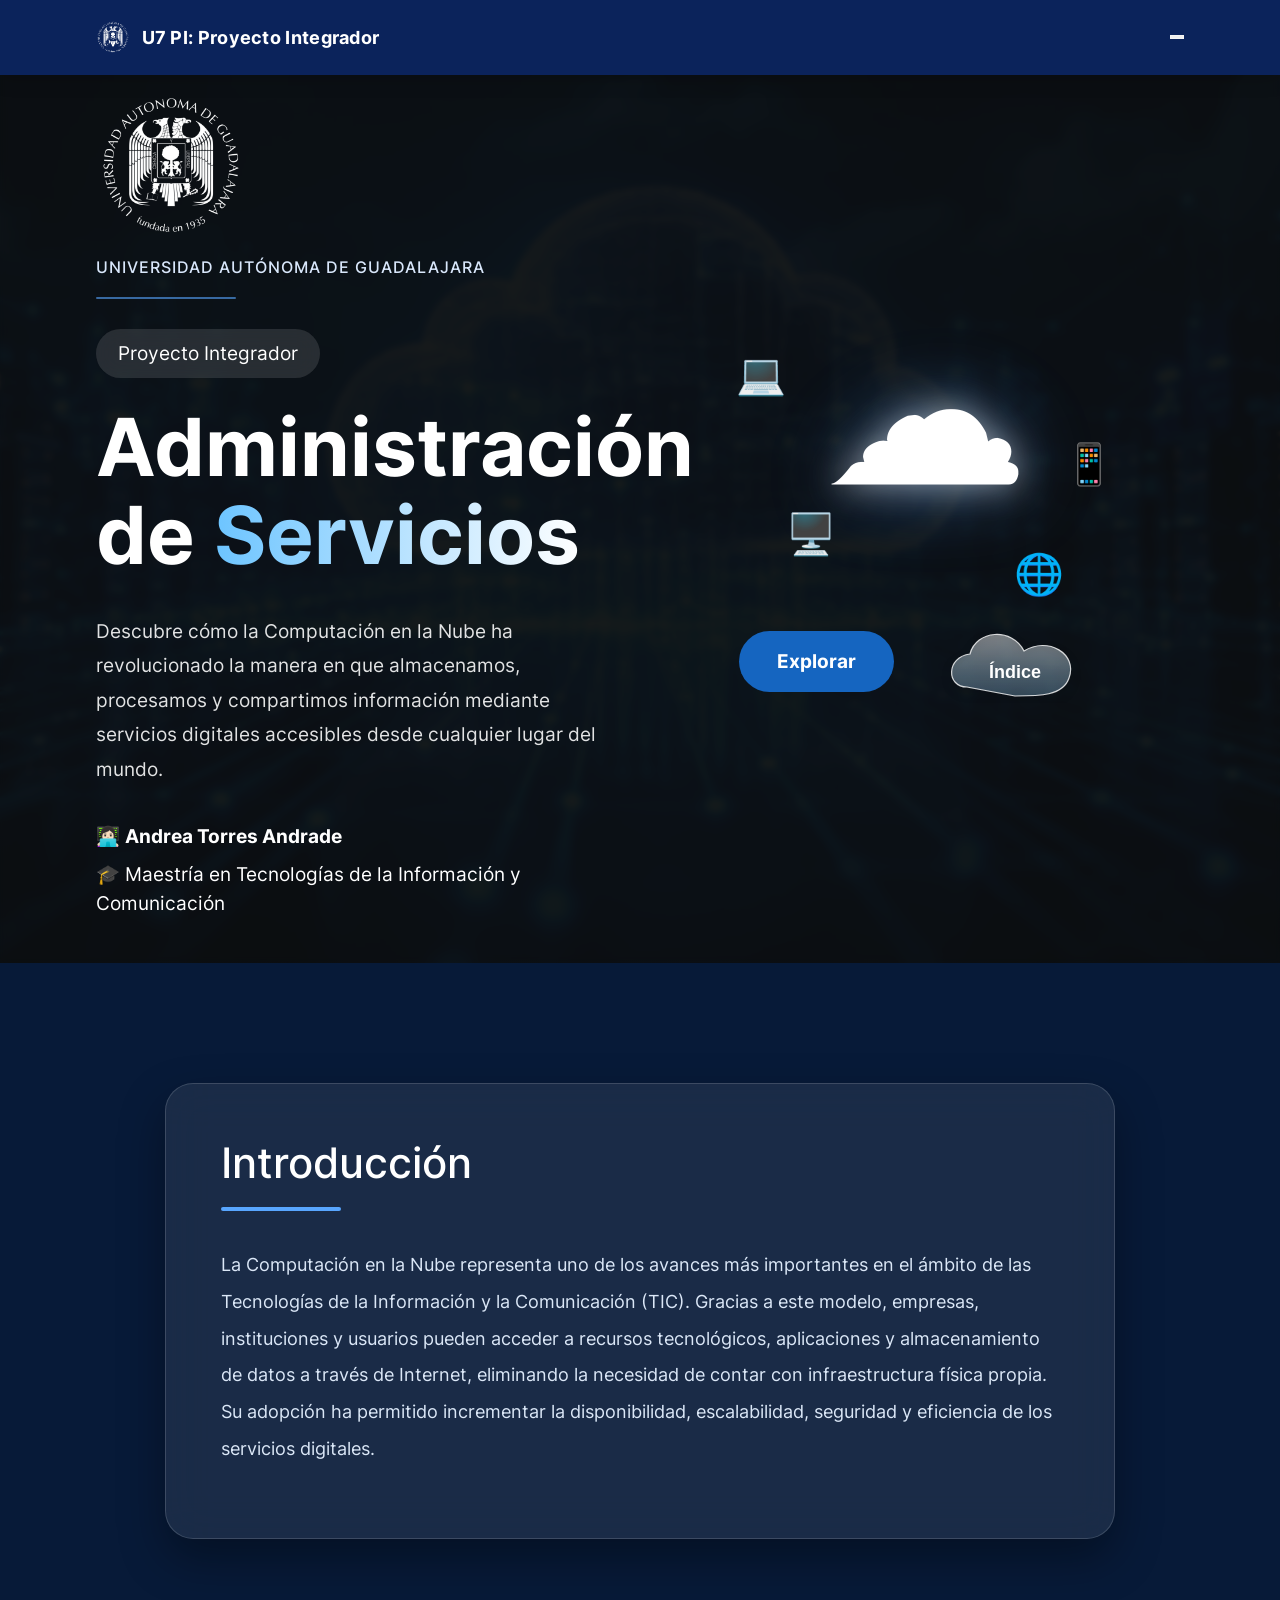
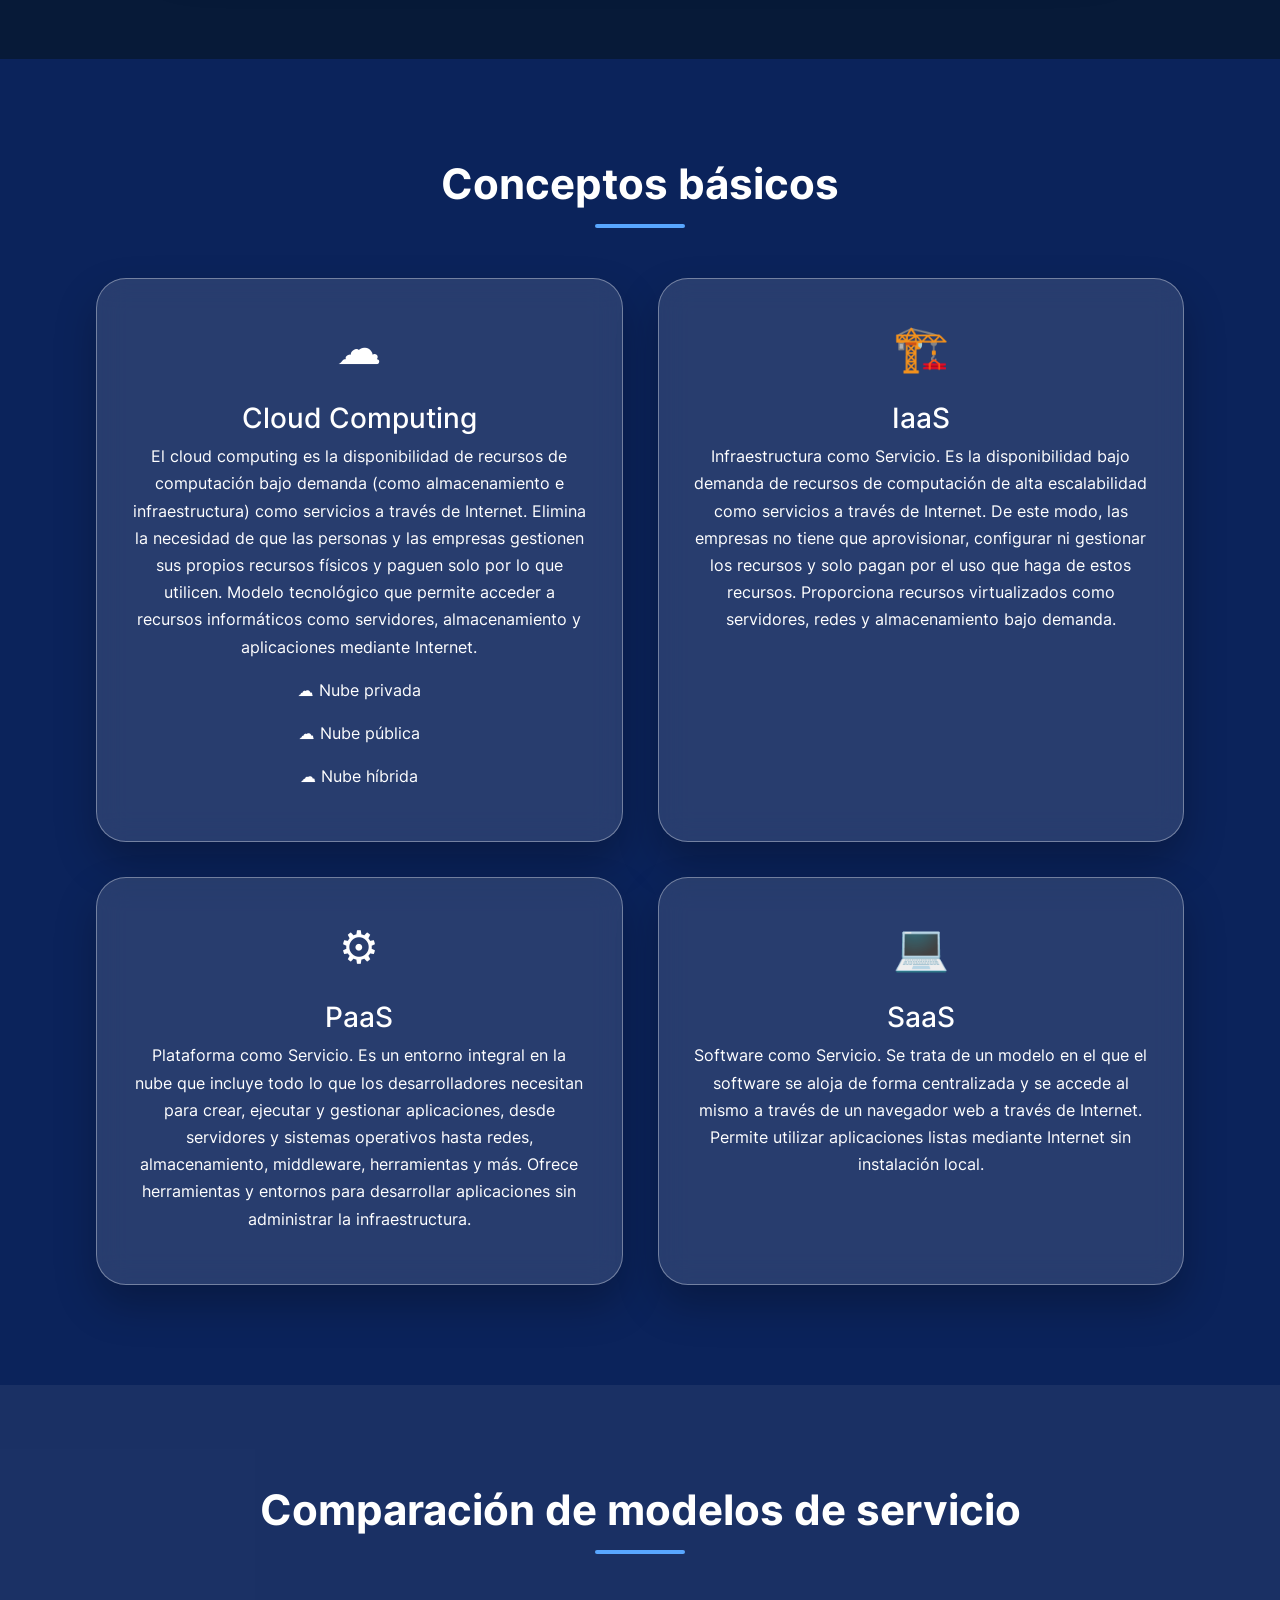
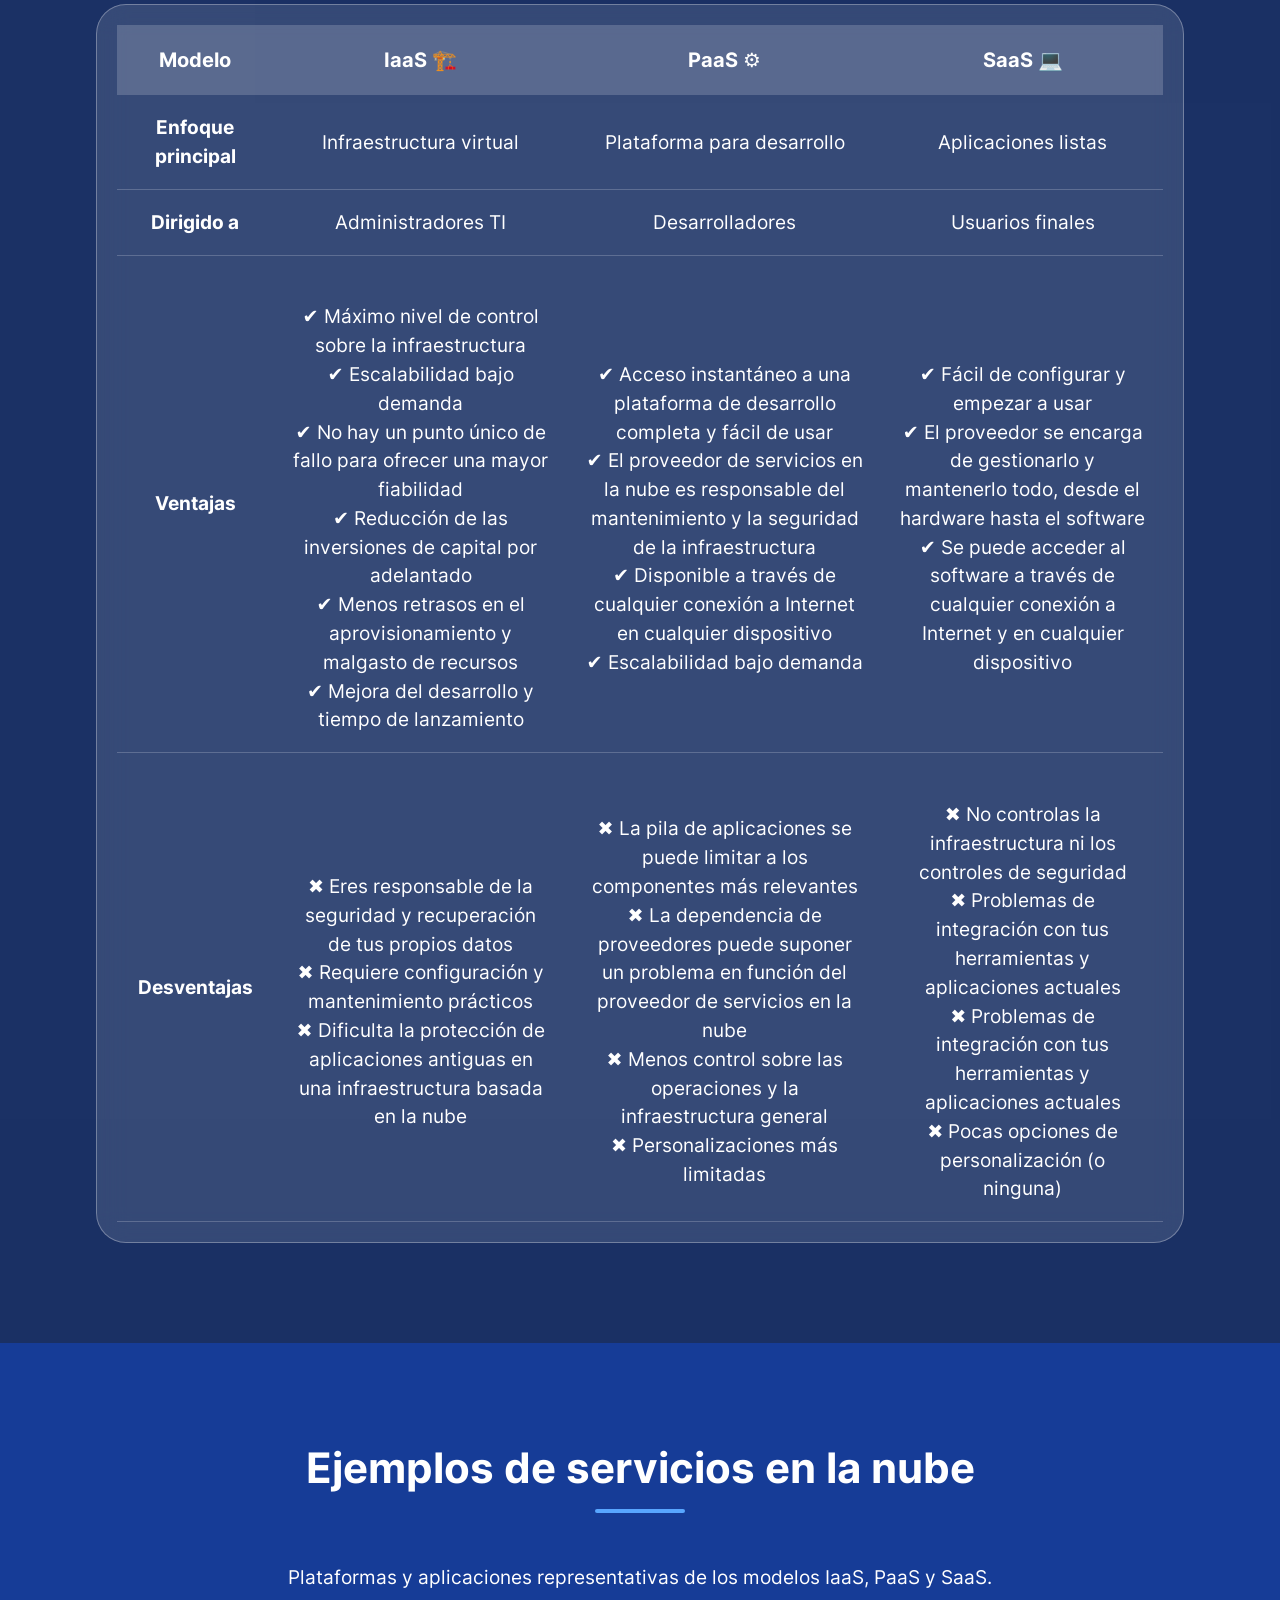
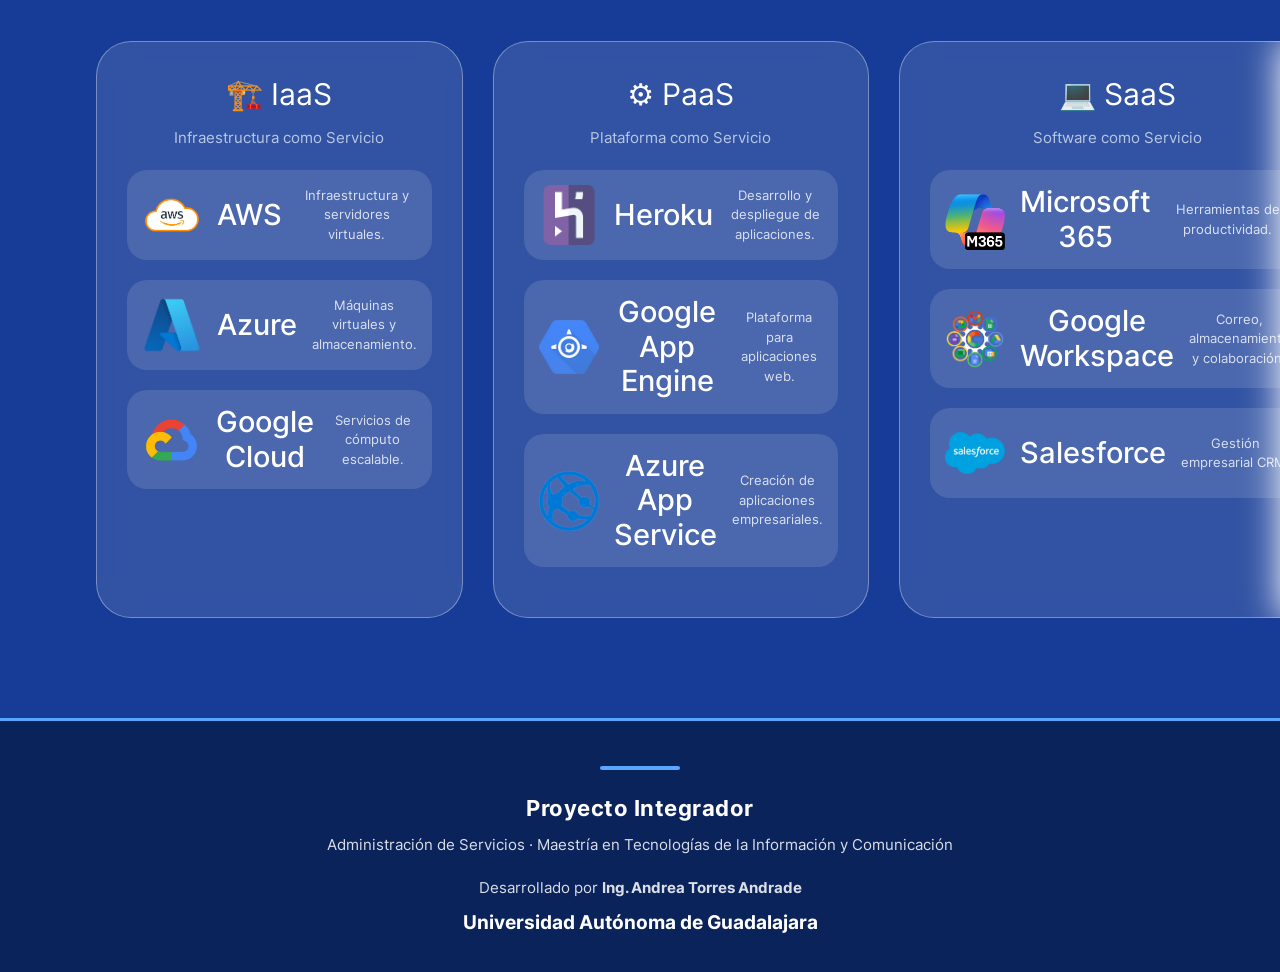
==== commit b2689824: "Add files via upload" ====
--- a/index.html
+++ b/index.html
@@ -73,7 +73,7 @@
     <div class="container">
         <!-- Logo -->
         <a class="navbar-brand d-flex align-items-center" href="index.html">
-            <img src="img/logo.png"
+            <img src="img/logoinv.png"
                 alt="Logo"
                 class="navbar-logo">
 
